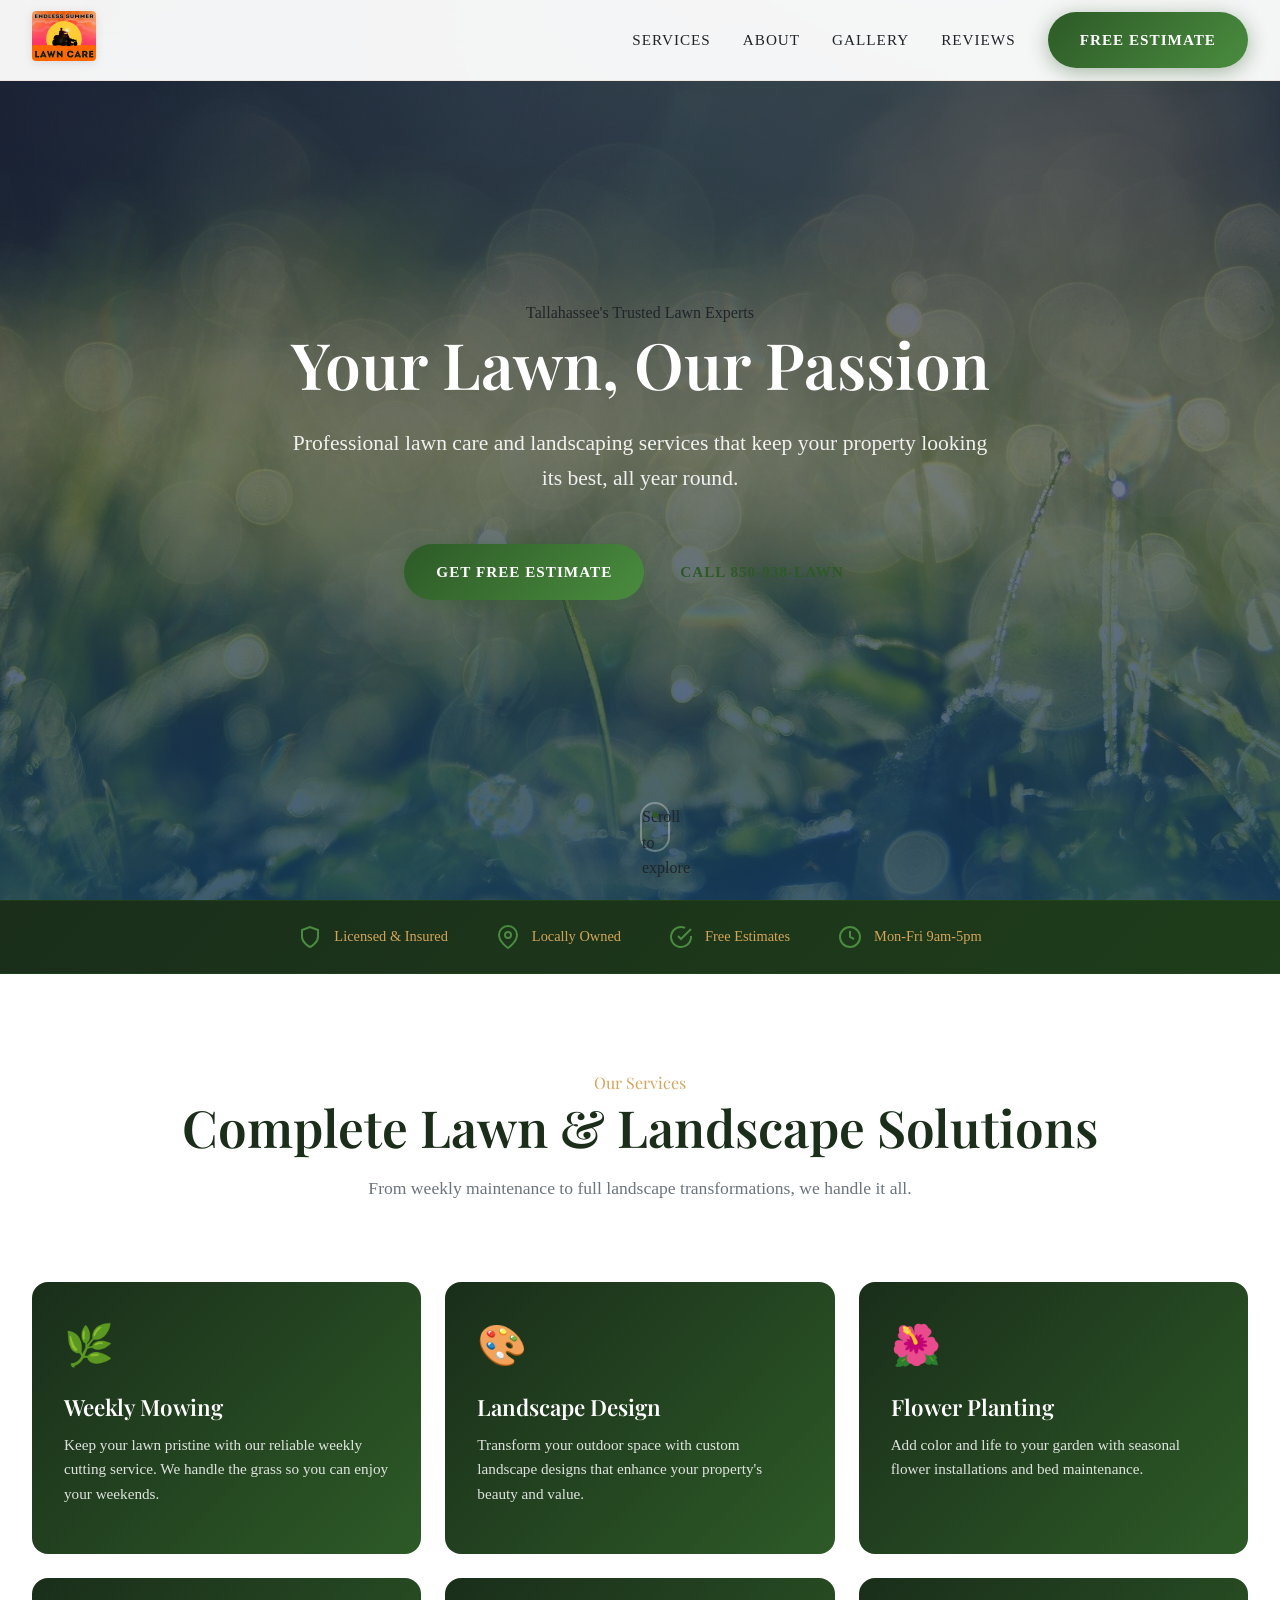
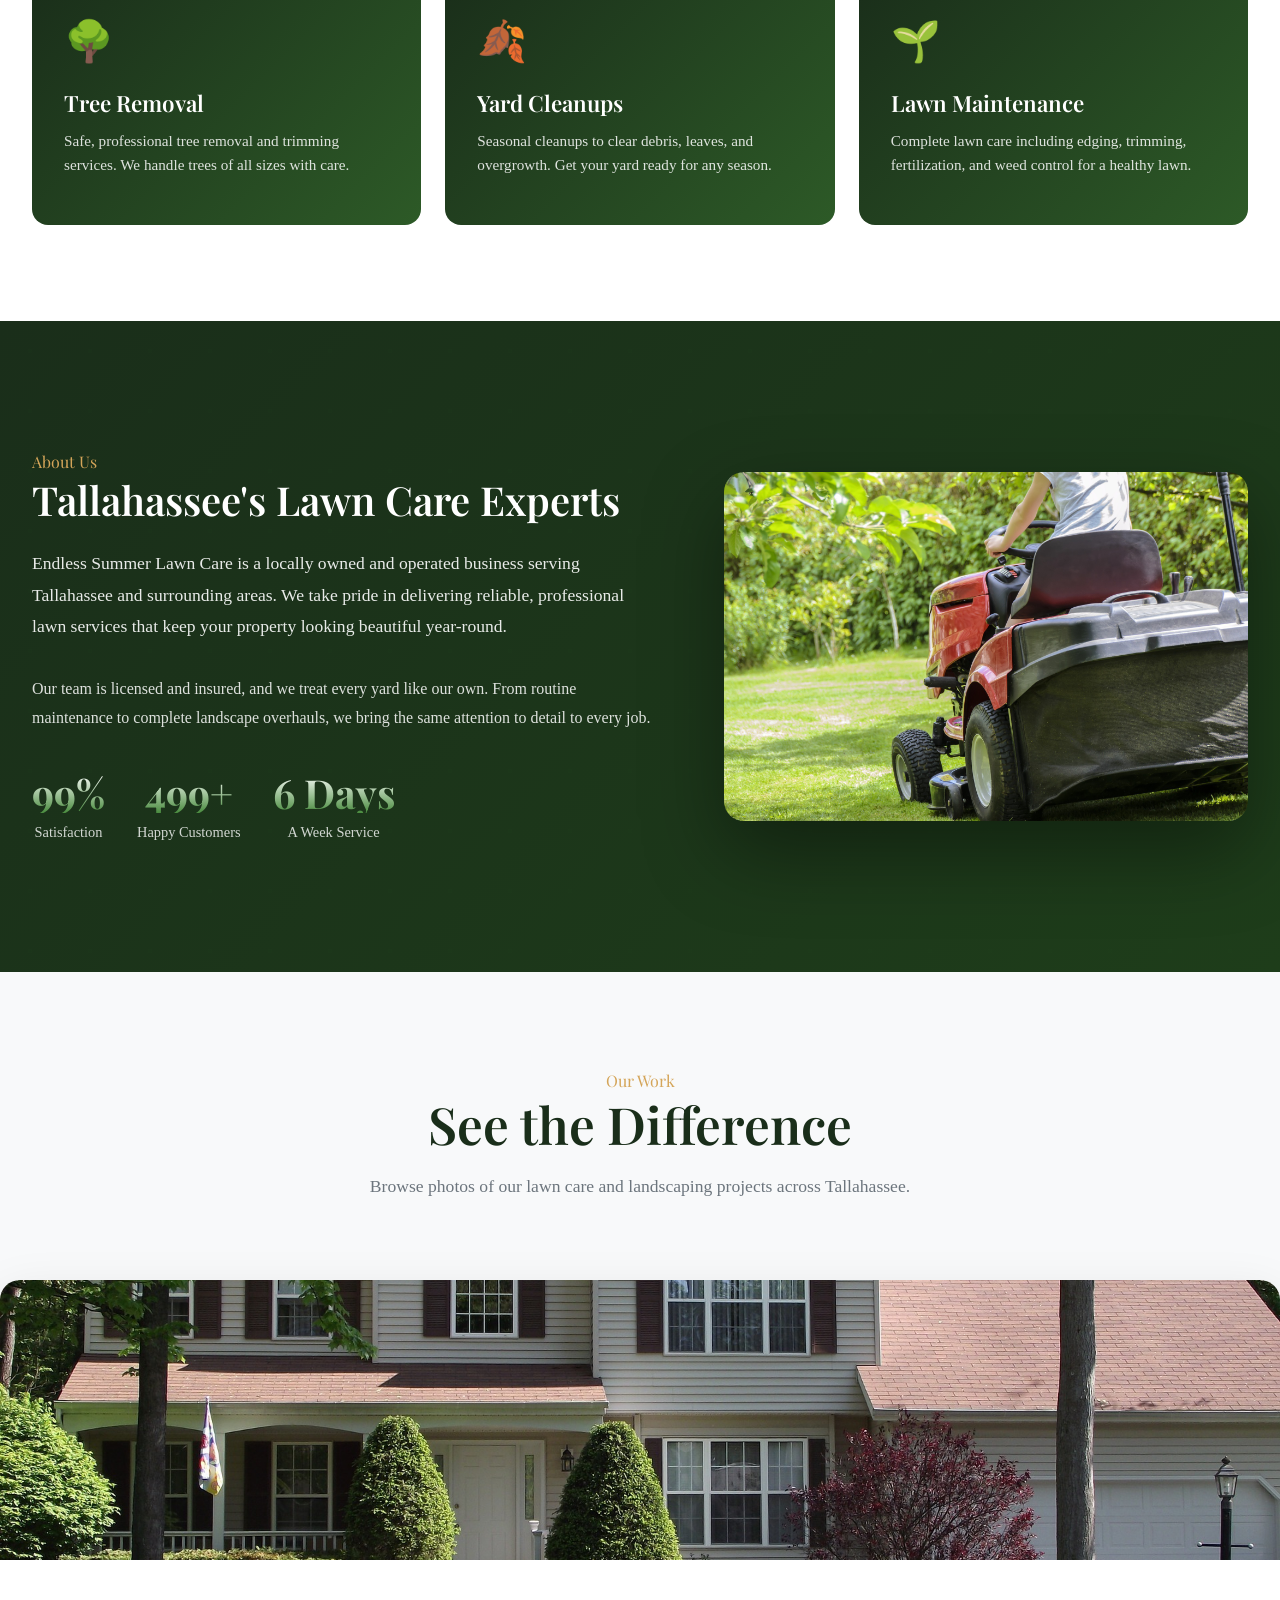
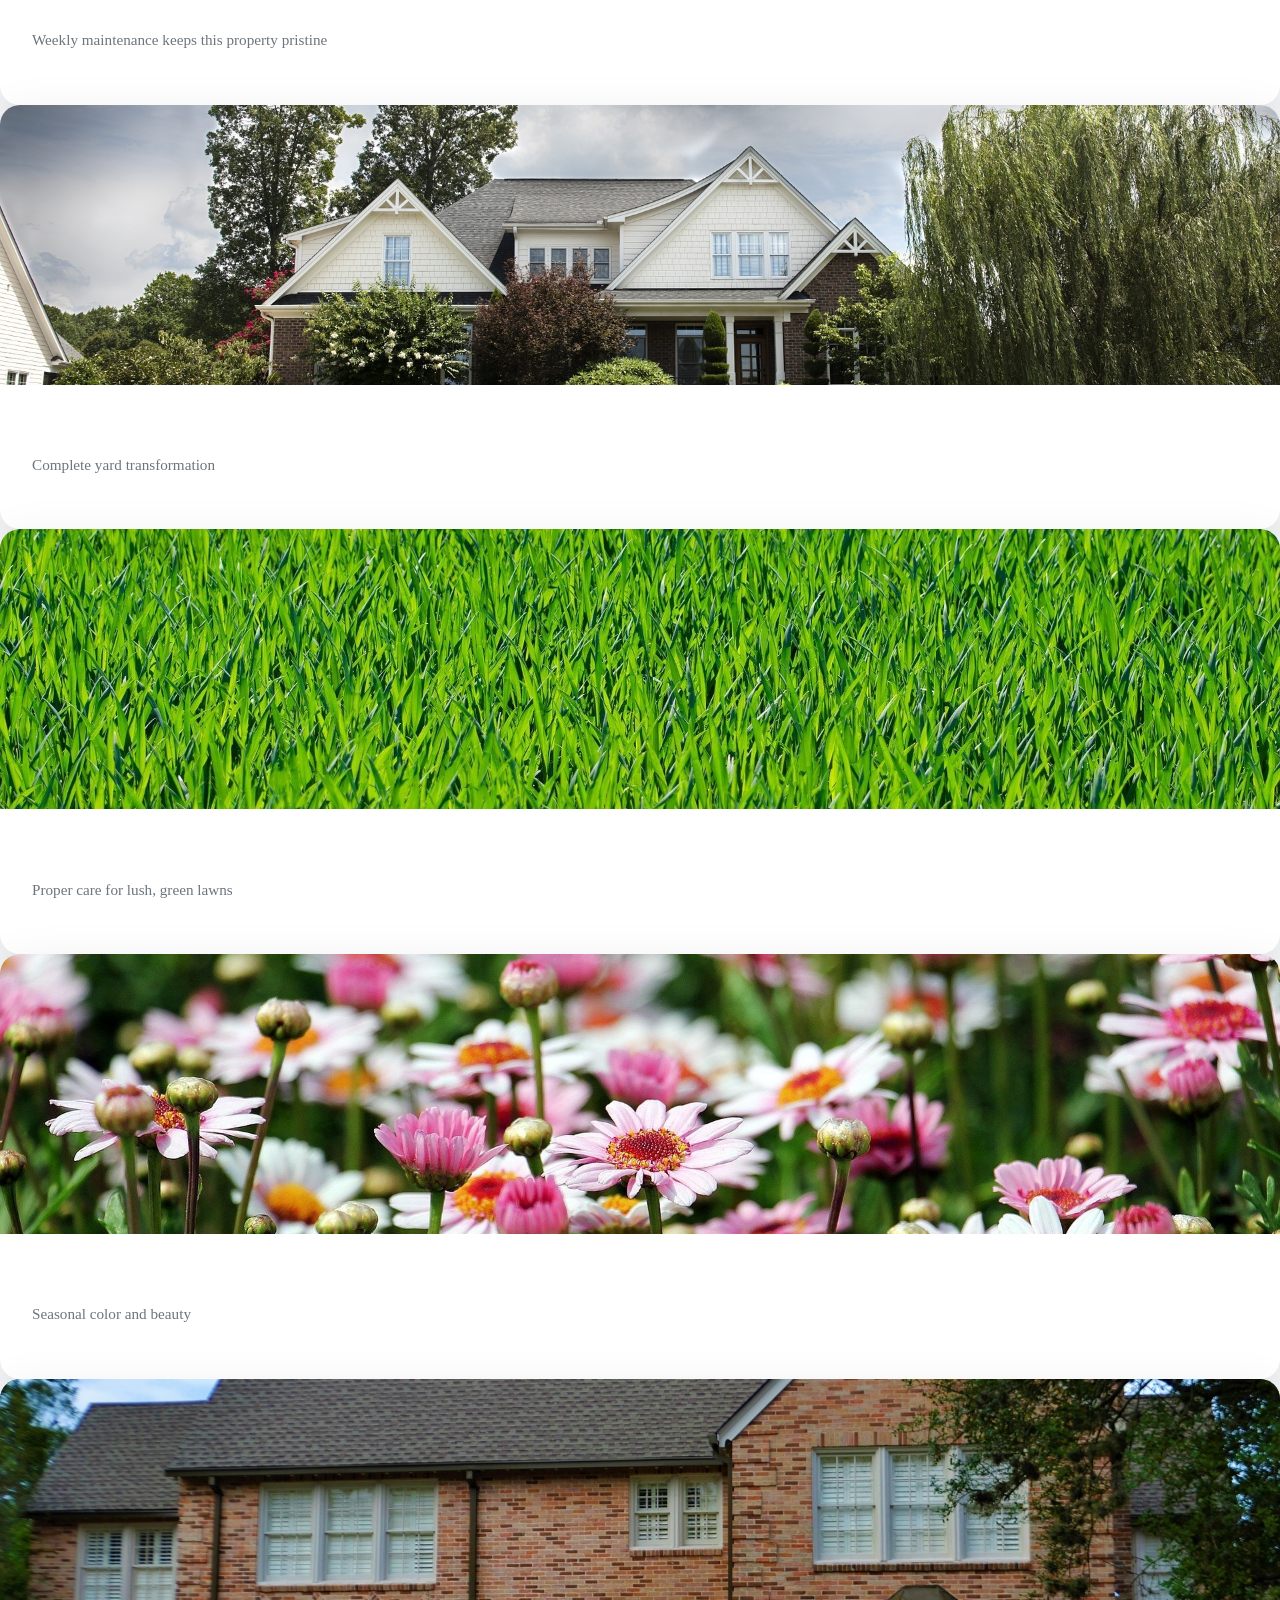
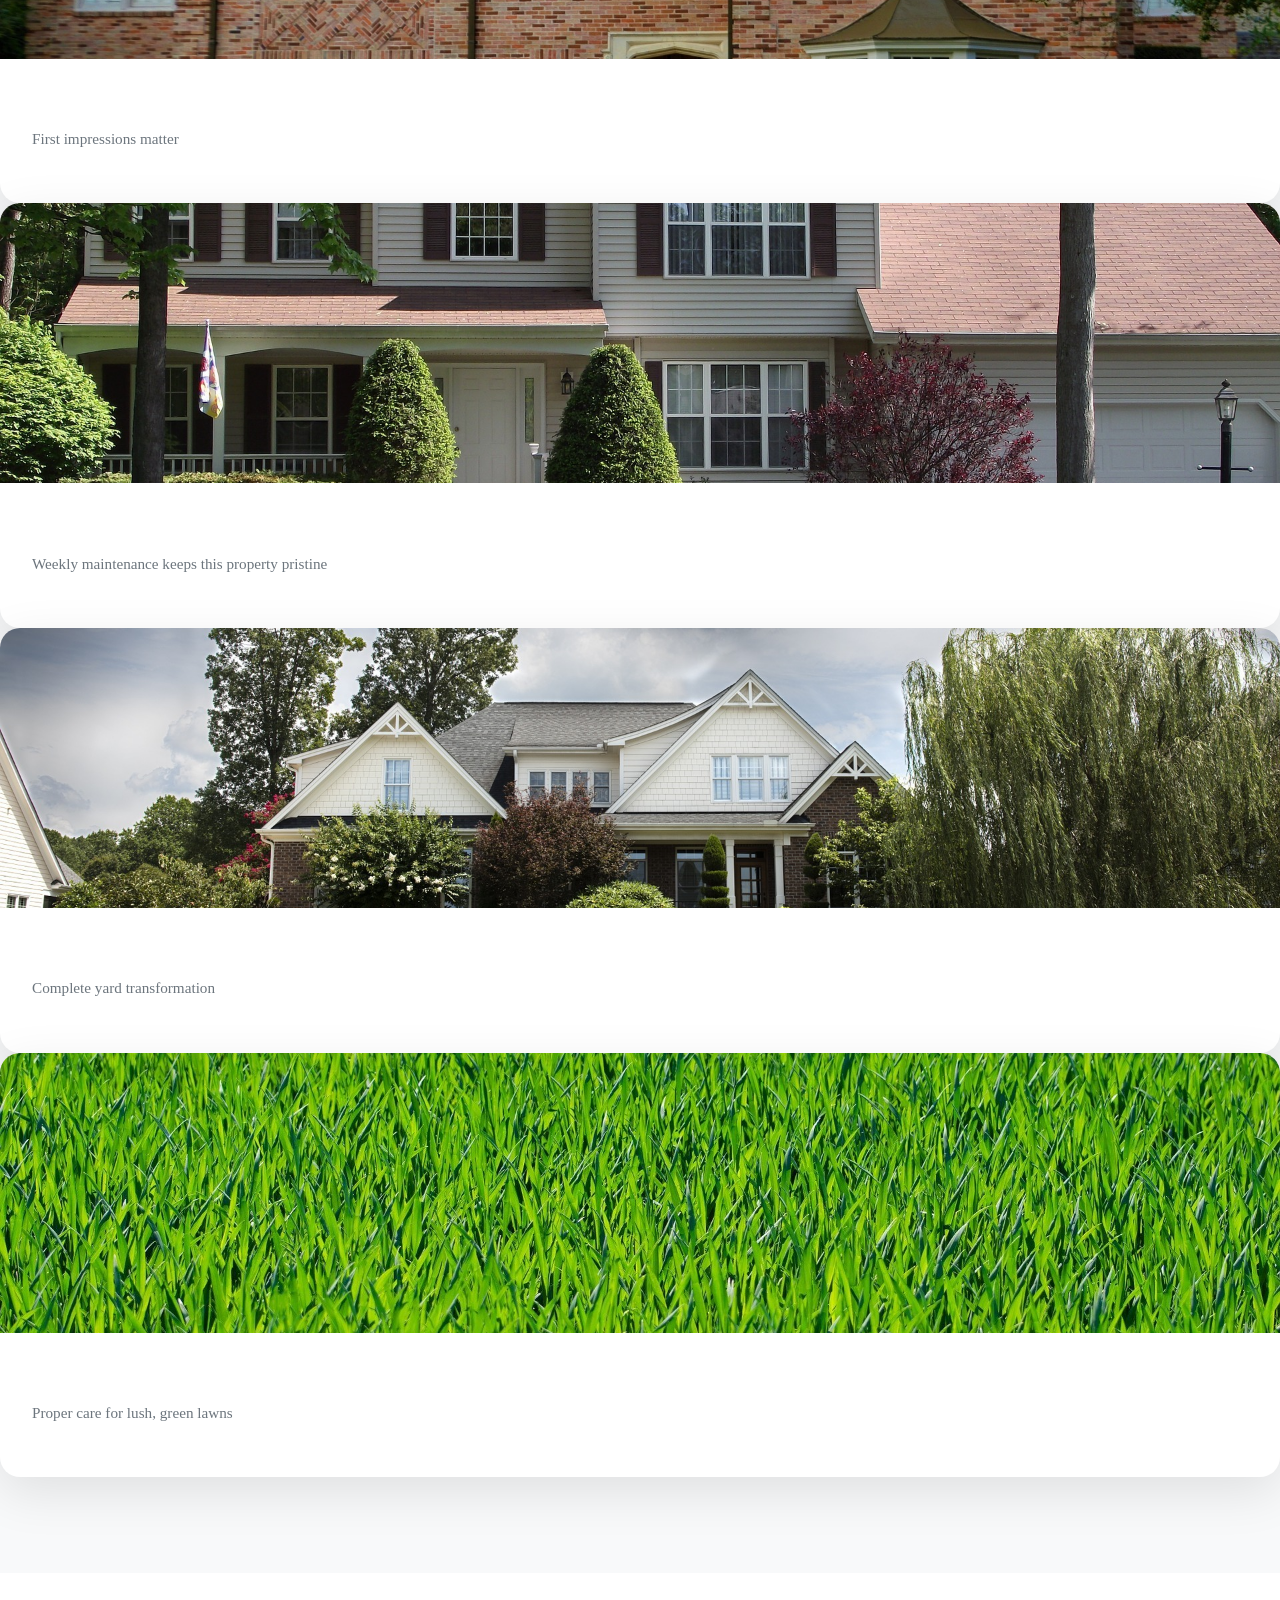
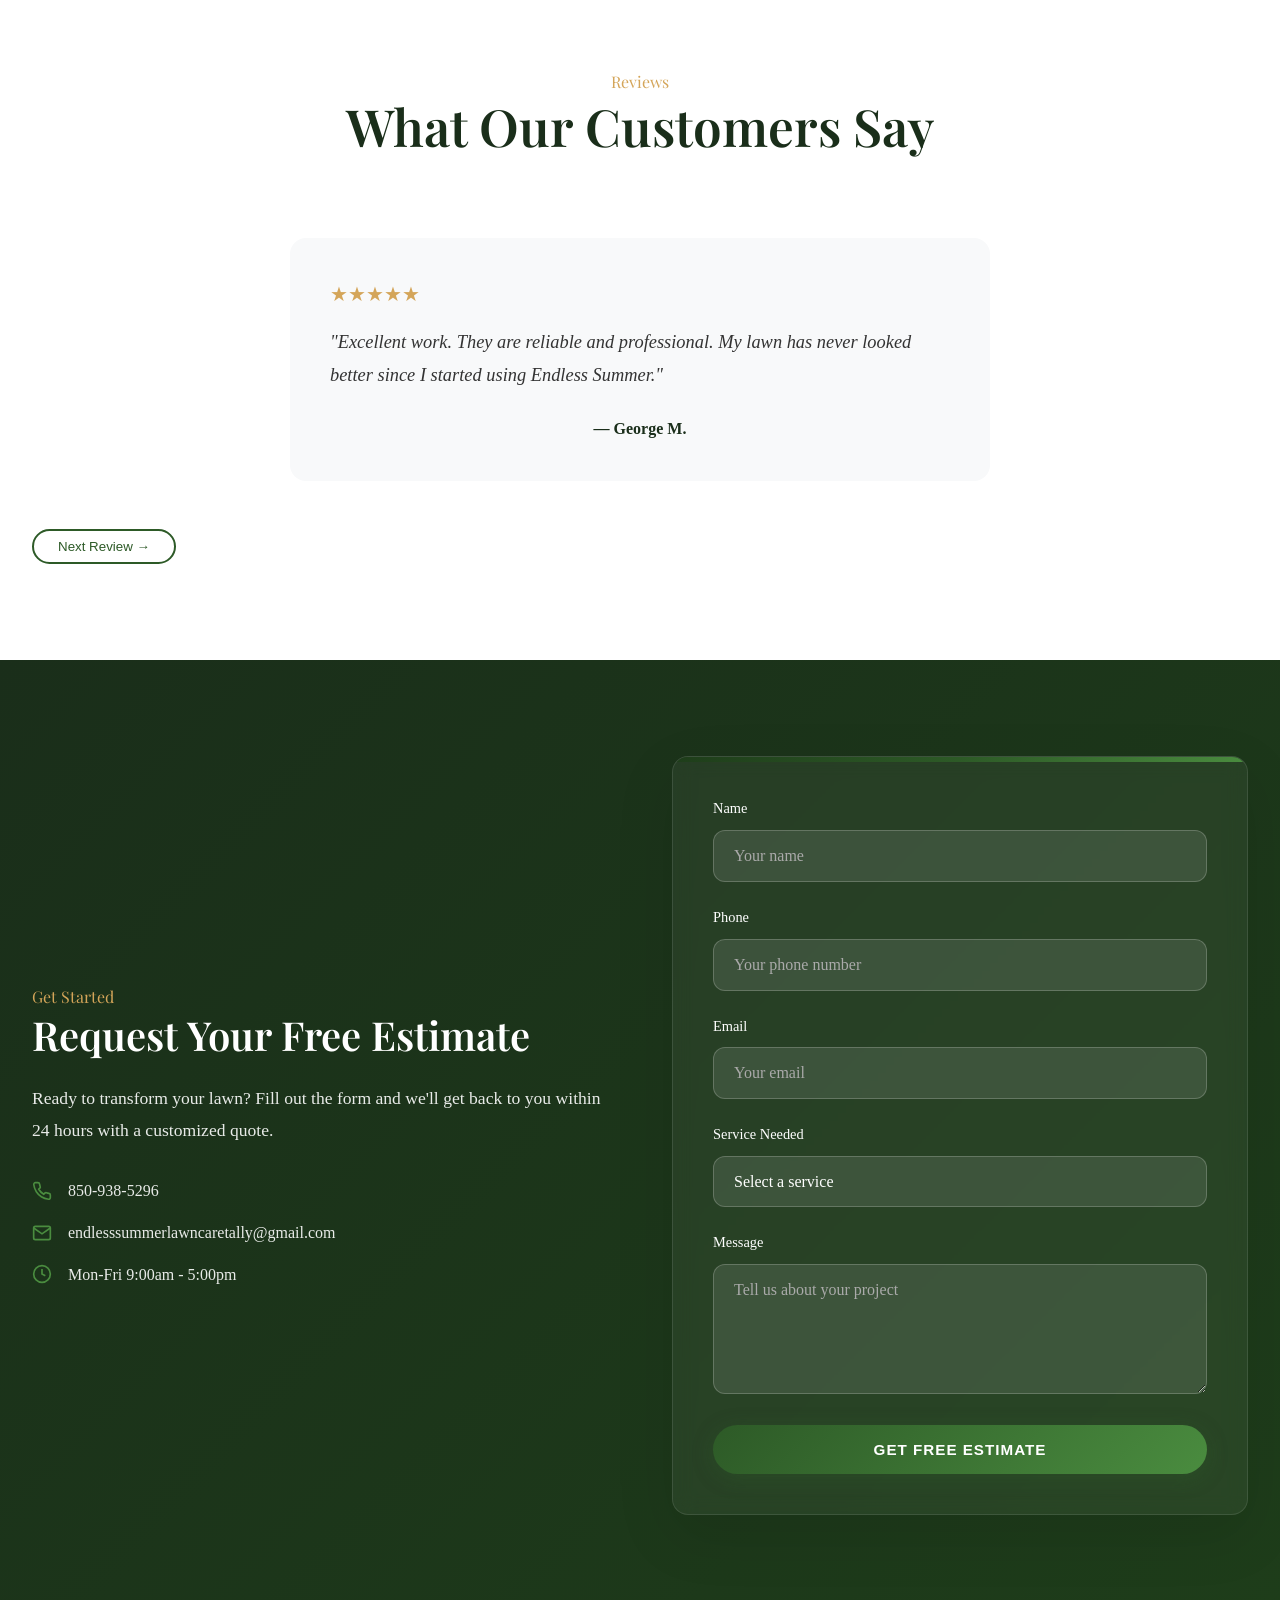
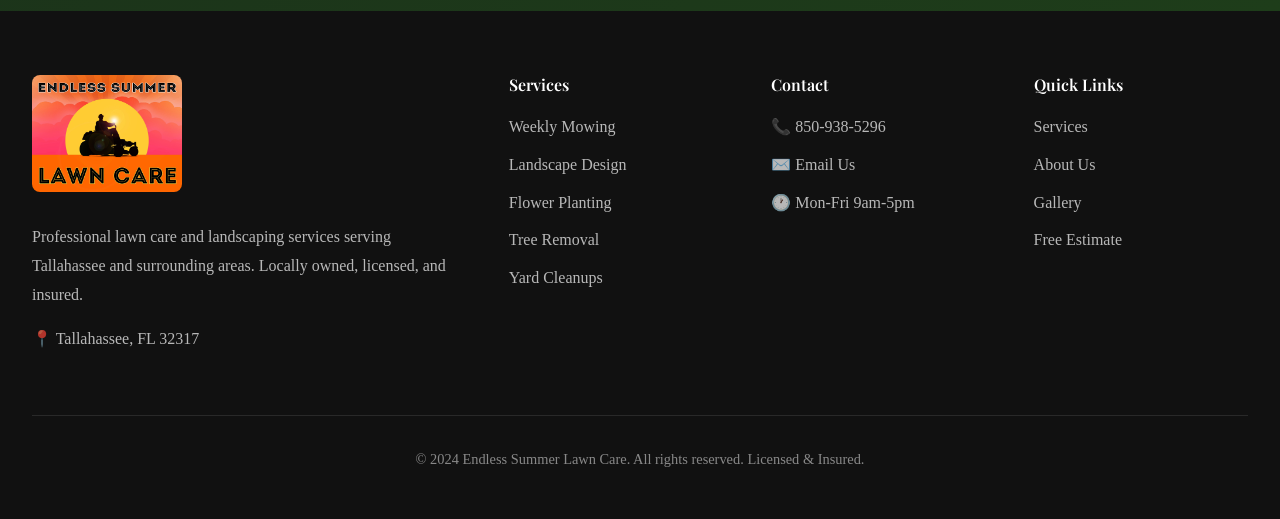
==== index.html @ 7962c691 "Endless Summer Lawn Care - redesigned site demo" ====
<!DOCTYPE html>
<html lang="en">
<head>
    <meta charset="UTF-8">
    <meta name="viewport" content="width=device-width, initial-scale=1.0">
    <meta name="description" content="Endless Summer Lawn Care - Professional lawn maintenance, landscaping, and yard services in Tallahassee, FL. Locally owned, licensed & insured. Free estimates.">
    <title>Endless Summer Lawn Care | Professional Lawn Services in Tallahassee, FL</title>
    <link rel="preconnect" href="https://fonts.googleapis.com">
    <link rel="preconnect" href="https://fonts.gstatic.com" crossorigin>
    <link href="https://fonts.googleapis.com/css2?family=Playfair+Display:wght@400;500;600;700&family=Source+Sans+3:wght@300;400;500;600;700&display=swap" rel="stylesheet">
    <link rel="stylesheet" href="css/styles.css">
</head>
<body>
    <!-- Scroll Progress -->
    <div class="scroll-progress"></div>

    <!-- Preloader -->
    <div class="preloader">
        <div class="preloader-content">
            <img src="images/logo.jpg" alt="Endless Summer Lawn Care" class="preloader-logo" style="max-width:180px;border-radius:8px;">
            <div class="preloader-spinner"></div>
        </div>
    </div>

    <!-- Navigation -->
    <nav class="navbar">
        <div class="nav-container">
            <a href="index.html" class="nav-logo">
                <img src="images/logo.jpg" alt="Endless Summer Lawn Care" style="max-height:50px;border-radius:4px;">
            </a>
            <ul class="nav-menu">
                <li><a href="#services" class="nav-link">Services</a></li>
                <li><a href="#about" class="nav-link">About</a></li>
                <li><a href="#gallery" class="nav-link">Gallery</a></li>
                <li><a href="#testimonials" class="nav-link">Reviews</a></li>
                <li><a href="pages/contact.html" class="btn btn-primary">Free Estimate</a></li>
            </ul>
            <div class="nav-toggle">
                <span></span>
                <span></span>
                <span></span>
            </div>
        </div>
    </nav>

    <!-- Hero Section -->
    <section class="hero">
        <div class="hero-video-container">
            <img src="images/hero-meadow.jpg" alt="Beautiful lawn maintained by Endless Summer" style="width:100%;height:100%;object-fit:cover;">
            <div class="hero-overlay"></div>
        </div>
        <div class="hero-content">
            <div class="hero-badge">
                <span>Tallahassee's Trusted Lawn Experts</span>
            </div>
            <h1 class="hero-title" style="color:#fff;">Your Lawn, Our Passion</h1>
            <p class="hero-subtitle" style="color:rgba(255,255,255,0.9);">Professional lawn care and landscaping services that keep your property looking its best, all year round.</p>
            <div class="hero-cta">
                <a href="#quote" class="btn btn-primary">Get Free Estimate</a>
                <a href="tel:850-938-5296" class="btn btn-outline">Call 850-938-LAWN</a>
            </div>
        </div>
        <div class="scroll-indicator">
            <span>Scroll to explore</span>
            <div class="scroll-arrow"></div>
        </div>
    </section>

    <!-- Credentials Bar -->
    <section class="credentials-bar">
        <div class="container">
            <div class="credentials-grid">
                <div class="credential-item">
                    <svg xmlns="http://www.w3.org/2000/svg" width="24" height="24" viewBox="0 0 24 24" fill="none" stroke="currentColor" stroke-width="2"><path d="M12 22s8-4 8-10V5l-8-3-8 3v7c0 6 8 10 8 10z"/></svg>
                    <span>Licensed & Insured</span>
                </div>
                <div class="credential-item">
                    <svg xmlns="http://www.w3.org/2000/svg" width="24" height="24" viewBox="0 0 24 24" fill="none" stroke="currentColor" stroke-width="2"><path d="M21 10c0 7-9 13-9 13s-9-6-9-13a9 9 0 0 1 18 0z"/><circle cx="12" cy="10" r="3"/></svg>
                    <span>Locally Owned</span>
                </div>
                <div class="credential-item">
                    <svg xmlns="http://www.w3.org/2000/svg" width="24" height="24" viewBox="0 0 24 24" fill="none" stroke="currentColor" stroke-width="2"><path d="M22 11.08V12a10 10 0 1 1-5.93-9.14"/><polyline points="22 4 12 14.01 9 11.01"/></svg>
                    <span>Free Estimates</span>
                </div>
                <div class="credential-item">
                    <svg xmlns="http://www.w3.org/2000/svg" width="24" height="24" viewBox="0 0 24 24" fill="none" stroke="currentColor" stroke-width="2"><circle cx="12" cy="12" r="10"/><polyline points="12 6 12 12 16 14"/></svg>
                    <span>Mon-Fri 9am-5pm</span>
                </div>
            </div>
        </div>
    </section>

    <!-- Services Section -->
    <section id="services" class="section" style="padding:6rem 0;background:#fff;">
        <div class="container">
            <div class="section-header reveal">
                <span class="section-tag">Our Services</span>
                <h2 style="color:#1a2e1a;">Complete Lawn & Landscape Solutions</h2>
                <p>From weekly maintenance to full landscape transformations, we handle it all.</p>
            </div>
            <div class="bento-grid reveal" style="display:grid;grid-template-columns:repeat(3,1fr);gap:1.5rem;margin-top:3rem;">
                <div class="bento-item" style="background:linear-gradient(135deg,#1a2e1a 0%,#2d5a27 100%);border-radius:16px;padding:2rem;position:relative;overflow:hidden;">
                    <div class="bento-content">
                        <div style="font-size:2.5rem;margin-bottom:1rem;">🌿</div>
                        <h3 style="color:#fff !important;font-family:'Playfair Display',serif;font-size:1.4rem;margin-bottom:0.75rem;">Weekly Mowing</h3>
                        <p style="color:rgba(255,255,255,0.85);font-size:0.95rem;line-height:1.6;">Keep your lawn pristine with our reliable weekly cutting service. We handle the grass so you can enjoy your weekends.</p>
                    </div>
                </div>
                <div class="bento-item" style="background:linear-gradient(135deg,#1a2e1a 0%,#2d5a27 100%);border-radius:16px;padding:2rem;position:relative;overflow:hidden;">
                    <div class="bento-content">
                        <div style="font-size:2.5rem;margin-bottom:1rem;">🎨</div>
                        <h3 style="color:#fff !important;font-family:'Playfair Display',serif;font-size:1.4rem;margin-bottom:0.75rem;">Landscape Design</h3>
                        <p style="color:rgba(255,255,255,0.85);font-size:0.95rem;line-height:1.6;">Transform your outdoor space with custom landscape designs that enhance your property's beauty and value.</p>
                    </div>
                </div>
                <div class="bento-item" style="background:linear-gradient(135deg,#1a2e1a 0%,#2d5a27 100%);border-radius:16px;padding:2rem;position:relative;overflow:hidden;">
                    <div class="bento-content">
                        <div style="font-size:2.5rem;margin-bottom:1rem;">🌺</div>
                        <h3 style="color:#fff !important;font-family:'Playfair Display',serif;font-size:1.4rem;margin-bottom:0.75rem;">Flower Planting</h3>
                        <p style="color:rgba(255,255,255,0.85);font-size:0.95rem;line-height:1.6;">Add color and life to your garden with seasonal flower installations and bed maintenance.</p>
                    </div>
                </div>
                <div class="bento-item" style="background:linear-gradient(135deg,#1a2e1a 0%,#2d5a27 100%);border-radius:16px;padding:2rem;position:relative;overflow:hidden;">
                    <div class="bento-content">
                        <div style="font-size:2.5rem;margin-bottom:1rem;">🌳</div>
                        <h3 style="color:#fff !important;font-family:'Playfair Display',serif;font-size:1.4rem;margin-bottom:0.75rem;">Tree Removal</h3>
                        <p style="color:rgba(255,255,255,0.85);font-size:0.95rem;line-height:1.6;">Safe, professional tree removal and trimming services. We handle trees of all sizes with care.</p>
                    </div>
                </div>
                <div class="bento-item" style="background:linear-gradient(135deg,#1a2e1a 0%,#2d5a27 100%);border-radius:16px;padding:2rem;position:relative;overflow:hidden;">
                    <div class="bento-content">
                        <div style="font-size:2.5rem;margin-bottom:1rem;">🍂</div>
                        <h3 style="color:#fff !important;font-family:'Playfair Display',serif;font-size:1.4rem;margin-bottom:0.75rem;">Yard Cleanups</h3>
                        <p style="color:rgba(255,255,255,0.85);font-size:0.95rem;line-height:1.6;">Seasonal cleanups to clear debris, leaves, and overgrowth. Get your yard ready for any season.</p>
                    </div>
                </div>
                <div class="bento-item" style="background:linear-gradient(135deg,#1a2e1a 0%,#2d5a27 100%);border-radius:16px;padding:2rem;position:relative;overflow:hidden;">
                    <div class="bento-content">
                        <div style="font-size:2.5rem;margin-bottom:1rem;">🌱</div>
                        <h3 style="color:#fff !important;font-family:'Playfair Display',serif;font-size:1.4rem;margin-bottom:0.75rem;">Lawn Maintenance</h3>
                        <p style="color:rgba(255,255,255,0.85);font-size:0.95rem;line-height:1.6;">Complete lawn care including edging, trimming, fertilization, and weed control for a healthy lawn.</p>
                    </div>
                </div>
            </div>
        </div>
    </section>

    <!-- About / Stats Section -->
    <section id="about" class="team-highlight">
        <div class="container">
            <div class="team-highlight-content reveal">
                <div class="team-highlight-text">
                    <span class="section-tag" style="color:#d4a559;">About Us</span>
                    <h2 style="color:#fff !important;font-family:'Playfair Display',serif;font-size:2.5rem;margin-bottom:1.5rem;">Tallahassee's Lawn Care Experts</h2>
                    <p style="color:rgba(255,255,255,0.9);font-size:1.1rem;line-height:1.8;margin-bottom:2rem;">Endless Summer Lawn Care is a locally owned and operated business serving Tallahassee and surrounding areas. We take pride in delivering reliable, professional lawn services that keep your property looking beautiful year-round.</p>
                    <p style="color:rgba(255,255,255,0.85);font-size:1rem;line-height:1.8;">Our team is licensed and insured, and we treat every yard like our own. From routine maintenance to complete landscape overhauls, we bring the same attention to detail to every job.</p>
                    <div style="display:flex;gap:2rem;margin-top:2.5rem;flex-wrap:wrap;">
                        <div style="text-align:center;">
                            <div class="stat-number" data-target="100" data-suffix="%" style="font-family:'Playfair Display',serif;font-size:2.5rem;font-weight:700;color:#d4a559;">0%</div>
                            <div style="color:rgba(255,255,255,0.8);font-size:0.9rem;margin-top:0.25rem;">Satisfaction</div>
                        </div>
                        <div style="text-align:center;">
                            <div class="stat-number" data-target="500" data-suffix="+" style="font-family:'Playfair Display',serif;font-size:2.5rem;font-weight:700;color:#d4a559;">0+</div>
                            <div style="color:rgba(255,255,255,0.8);font-size:0.9rem;margin-top:0.25rem;">Happy Customers</div>
                        </div>
                        <div style="text-align:center;">
                            <div class="stat-number" data-target="7" data-suffix=" Days" style="font-family:'Playfair Display',serif;font-size:2.5rem;font-weight:700;color:#d4a559;">0 Days</div>
                            <div style="color:rgba(255,255,255,0.8);font-size:0.9rem;margin-top:0.25rem;">A Week Service</div>
                        </div>
                    </div>
                </div>
                <div class="team-highlight-image">
                    <img src="images/mowing.jpg" alt="Professional lawn mowing" style="width:100%;border-radius:16px;box-shadow:0 20px 60px rgba(0,0,0,0.3);">
                </div>
            </div>
        </div>
    </section>

    <!-- Gallery Carousel -->
    <section id="gallery" class="section" style="padding:6rem 0;background:#f8f9fa;">
        <div class="container">
            <div class="section-header reveal">
                <span class="section-tag">Our Work</span>
                <h2 style="color:#1a2e1a;">See the Difference</h2>
                <p>Browse photos of our lawn care and landscaping projects across Tallahassee.</p>
            </div>
        </div>
        <div class="carousel-container reveal" style="margin-top:3rem;">
            <div class="carousel-track">
                <div class="carousel-card">
                    <img src="images/portfolio-1.jpg" alt="Beautiful home lawn">
                    <div class="carousel-card-content">
                        <h3 style="color:#fff !important;">Residential Lawn Care</h3>
                        <p>Weekly maintenance keeps this property pristine</p>
                    </div>
                </div>
                <div class="carousel-card">
                    <img src="images/portfolio-2.jpg" alt="Landscaped property">
                    <div class="carousel-card-content">
                        <h3 style="color:#fff !important;">Full Landscape Design</h3>
                        <p>Complete yard transformation</p>
                    </div>
                </div>
                <div class="carousel-card">
                    <img src="images/grass-closeup.jpg" alt="Healthy grass">
                    <div class="carousel-card-content">
                        <h3 style="color:#fff !important;">Healthy Grass</h3>
                        <p>Proper care for lush, green lawns</p>
                    </div>
                </div>
                <div class="carousel-card">
                    <img src="images/flowers.jpg" alt="Flower beds">
                    <div class="carousel-card-content">
                        <h3 style="color:#fff !important;">Flower Installations</h3>
                        <p>Seasonal color and beauty</p>
                    </div>
                </div>
                <div class="carousel-card">
                    <img src="images/portfolio-3.jpg" alt="Home landscape">
                    <div class="carousel-card-content">
                        <h3 style="color:#fff !important;">Curb Appeal</h3>
                        <p>First impressions matter</p>
                    </div>
                </div>
                <!-- Duplicates for infinite scroll -->
                <div class="carousel-card">
                    <img src="images/portfolio-1.jpg" alt="Beautiful home lawn">
                    <div class="carousel-card-content">
                        <h3 style="color:#fff !important;">Residential Lawn Care</h3>
                        <p>Weekly maintenance keeps this property pristine</p>
                    </div>
                </div>
                <div class="carousel-card">
                    <img src="images/portfolio-2.jpg" alt="Landscaped property">
                    <div class="carousel-card-content">
                        <h3 style="color:#fff !important;">Full Landscape Design</h3>
                        <p>Complete yard transformation</p>
                    </div>
                </div>
                <div class="carousel-card">
                    <img src="images/grass-closeup.jpg" alt="Healthy grass">
                    <div class="carousel-card-content">
                        <h3 style="color:#fff !important;">Healthy Grass</h3>
                        <p>Proper care for lush, green lawns</p>
                    </div>
                </div>
            </div>
        </div>
    </section>

    <!-- Testimonials -->
    <section id="testimonials" class="section" style="padding:6rem 0;background:#fff;">
        <div class="container">
            <div class="section-header reveal">
                <span class="section-tag">Reviews</span>
                <h2 style="color:#1a2e1a;">What Our Customers Say</h2>
            </div>
            <div class="testimonials-container reveal" style="margin-top:3rem;">
                <div class="testimonial-card" style="background:#f8f9fa;border-radius:16px;padding:2.5rem;max-width:700px;margin:0 auto;">
                    <div class="testimonial-stars" style="color:#d4a559;font-size:1.25rem;margin-bottom:1rem;">★★★★★</div>
                    <blockquote style="font-size:1.15rem;line-height:1.8;color:#333;font-style:italic;margin-bottom:1.5rem;">"Excellent work. They are reliable and professional. My lawn has never looked better since I started using Endless Summer."</blockquote>
                    <div class="testimonial-author" style="font-weight:600;color:#1a2e1a;">— George M.</div>
                </div>
                <div class="testimonial-card" style="background:#f8f9fa;border-radius:16px;padding:2.5rem;max-width:700px;margin:0 auto;display:none;">
                    <div class="testimonial-stars" style="color:#d4a559;font-size:1.25rem;margin-bottom:1rem;">★★★★★</div>
                    <blockquote style="font-size:1.15rem;line-height:1.8;color:#333;font-style:italic;margin-bottom:1.5rem;">"I've used them for many years. They offer planting, tree removal, cleanups, and more. Great all-around service."</blockquote>
                    <div class="testimonial-author" style="font-weight:600;color:#1a2e1a;">— Tammy S.</div>
                </div>
                <div class="testimonial-card" style="background:#f8f9fa;border-radius:16px;padding:2.5rem;max-width:700px;margin:0 auto;display:none;">
                    <div class="testimonial-stars" style="color:#d4a559;font-size:1.25rem;margin-bottom:1rem;">★★★★★</div>
                    <blockquote style="font-size:1.15rem;line-height:1.8;color:#333;font-style:italic;margin-bottom:1.5rem;">"Noticed a big improvement in my grass quality after switching to Endless Summer. Highly recommend them."</blockquote>
                    <div class="testimonial-author" style="font-weight:600;color:#1a2e1a;">— Tyler D.</div>
                </div>
            </div>
            <div style="text-align:center;margin-top:1.5rem;">
                <button class="testimonial-nav" onclick="cycleTestimonials()" style="background:transparent;border:2px solid #2d5a27;color:#2d5a27;padding:0.5rem 1.5rem;border-radius:25px;cursor:pointer;font-weight:500;">Next Review →</button>
            </div>
        </div>
    </section>

    <!-- Quote Form Section -->
    <section id="quote" class="section" style="padding:6rem 0;background:linear-gradient(135deg,#1a2e1a 0%,#1e3d1a 100%);">
        <div class="container">
            <div style="display:grid;grid-template-columns:1fr 1fr;gap:4rem;align-items:center;">
                <div class="reveal">
                    <span class="section-tag" style="color:#d4a559;">Get Started</span>
                    <h2 style="color:#fff !important;font-family:'Playfair Display',serif;font-size:2.5rem;margin-bottom:1.5rem;">Request Your Free Estimate</h2>
                    <p style="color:rgba(255,255,255,0.9);font-size:1.1rem;line-height:1.8;margin-bottom:2rem;">Ready to transform your lawn? Fill out the form and we'll get back to you within 24 hours with a customized quote.</p>
                    <div style="display:flex;flex-direction:column;gap:1rem;">
                        <div style="display:flex;align-items:center;gap:1rem;color:rgba(255,255,255,0.9);">
                            <svg xmlns="http://www.w3.org/2000/svg" width="20" height="20" viewBox="0 0 24 24" fill="none" stroke="#4a8c3f" stroke-width="2"><path d="M22 16.92v3a2 2 0 0 1-2.18 2 19.79 19.79 0 0 1-8.63-3.07 19.5 19.5 0 0 1-6-6 19.79 19.79 0 0 1-3.07-8.67A2 2 0 0 1 4.11 2h3a2 2 0 0 1 2 1.72c.127.96.361 1.903.7 2.81a2 2 0 0 1-.45 2.11L8.09 9.91a16 16 0 0 0 6 6l1.27-1.27a2 2 0 0 1 2.11-.45c.907.339 1.85.573 2.81.7A2 2 0 0 1 22 16.92z"/></svg>
                            <span>850-938-5296</span>
                        </div>
                        <div style="display:flex;align-items:center;gap:1rem;color:rgba(255,255,255,0.9);">
                            <svg xmlns="http://www.w3.org/2000/svg" width="20" height="20" viewBox="0 0 24 24" fill="none" stroke="#4a8c3f" stroke-width="2"><path d="M4 4h16c1.1 0 2 .9 2 2v12c0 1.1-.9 2-2 2H4c-1.1 0-2-.9-2-2V6c0-1.1.9-2 2-2z"/><polyline points="22,6 12,13 2,6"/></svg>
                            <span>endlesssummerlawncaretally@gmail.com</span>
                        </div>
                        <div style="display:flex;align-items:center;gap:1rem;color:rgba(255,255,255,0.9);">
                            <svg xmlns="http://www.w3.org/2000/svg" width="20" height="20" viewBox="0 0 24 24" fill="none" stroke="#4a8c3f" stroke-width="2"><circle cx="12" cy="12" r="10"/><polyline points="12 6 12 12 16 14"/></svg>
                            <span>Mon-Fri 9:00am - 5:00pm</span>
                        </div>
                    </div>
                </div>
                <div class="reveal">
                    <form id="quote-form" class="quote-form" style="background:rgba(255,255,255,0.05);backdrop-filter:blur(10px);border-radius:16px;padding:2.5rem;border:1px solid rgba(255,255,255,0.1);">
                        <div class="form-group">
                            <label style="color:#fff;">Name</label>
                            <input type="text" name="name" placeholder="Your name" required style="background:rgba(255,255,255,0.1);border:1px solid rgba(255,255,255,0.2);color:#fff;">
                        </div>
                        <div class="form-group">
                            <label style="color:#fff;">Phone</label>
                            <input type="tel" name="phone" placeholder="Your phone number" required style="background:rgba(255,255,255,0.1);border:1px solid rgba(255,255,255,0.2);color:#fff;">
                        </div>
                        <div class="form-group">
                            <label style="color:#fff;">Email</label>
                            <input type="email" name="email" placeholder="Your email" required style="background:rgba(255,255,255,0.1);border:1px solid rgba(255,255,255,0.2);color:#fff;">
                        </div>
                        <div class="form-group">
                            <label style="color:#fff;">Service Needed</label>
                            <select name="service" required style="background:rgba(255,255,255,0.1);border:1px solid rgba(255,255,255,0.2);color:#fff;">
                                <option value="">Select a service</option>
                                <option value="mowing">Weekly Mowing</option>
                                <option value="landscape">Landscape Design</option>
                                <option value="flowers">Flower Planting</option>
                                <option value="tree">Tree Removal</option>
                                <option value="cleanup">Yard Cleanup</option>
                                <option value="maintenance">Lawn Maintenance</option>
                                <option value="other">Other</option>
                            </select>
                        </div>
                        <div class="form-group">
                            <label style="color:#fff;">Message</label>
                            <textarea name="message" placeholder="Tell us about your project" rows="4" style="background:rgba(255,255,255,0.1);border:1px solid rgba(255,255,255,0.2);color:#fff;"></textarea>
                        </div>
                        <button type="submit" class="btn btn-primary" style="width:100%;padding:1rem;">Get Free Estimate</button>
                    </form>
                </div>
            </div>
        </div>
    </section>

    <!-- Footer -->
    <footer style="background:#111;padding:4rem 0 2rem;">
        <div class="container">
            <div style="display:grid;grid-template-columns:2fr 1fr 1fr 1fr;gap:3rem;margin-bottom:3rem;">
                <div>
                    <img src="images/logo.jpg" alt="Endless Summer Lawn Care" style="max-width:150px;border-radius:8px;margin-bottom:1.5rem;">
                    <p style="color:rgba(255,255,255,0.7);line-height:1.8;margin-bottom:1rem;">Professional lawn care and landscaping services serving Tallahassee and surrounding areas. Locally owned, licensed, and insured.</p>
                    <p style="color:rgba(255,255,255,0.7);">📍 Tallahassee, FL 32317</p>
                </div>
                <div>
                    <h4 style="color:#fff;font-family:'Playfair Display',serif;margin-bottom:1.25rem;">Services</h4>
                    <ul style="list-style:none;padding:0;">
                        <li style="margin-bottom:0.75rem;"><a href="#services" style="color:rgba(255,255,255,0.7);text-decoration:none;">Weekly Mowing</a></li>
                        <li style="margin-bottom:0.75rem;"><a href="#services" style="color:rgba(255,255,255,0.7);text-decoration:none;">Landscape Design</a></li>
                        <li style="margin-bottom:0.75rem;"><a href="#services" style="color:rgba(255,255,255,0.7);text-decoration:none;">Flower Planting</a></li>
                        <li style="margin-bottom:0.75rem;"><a href="#services" style="color:rgba(255,255,255,0.7);text-decoration:none;">Tree Removal</a></li>
                        <li style="margin-bottom:0.75rem;"><a href="#services" style="color:rgba(255,255,255,0.7);text-decoration:none;">Yard Cleanups</a></li>
                    </ul>
                </div>
                <div>
                    <h4 style="color:#fff;font-family:'Playfair Display',serif;margin-bottom:1.25rem;">Contact</h4>
                    <ul style="list-style:none;padding:0;">
                        <li style="margin-bottom:0.75rem;color:rgba(255,255,255,0.7);">📞 850-938-5296</li>
                        <li style="margin-bottom:0.75rem;"><a href="mailto:endlesssummerlawncaretally@gmail.com" style="color:rgba(255,255,255,0.7);text-decoration:none;">✉️ Email Us</a></li>
                        <li style="margin-bottom:0.75rem;color:rgba(255,255,255,0.7);">🕐 Mon-Fri 9am-5pm</li>
                    </ul>
                </div>
                <div>
                    <h4 style="color:#fff;font-family:'Playfair Display',serif;margin-bottom:1.25rem;">Quick Links</h4>
                    <ul style="list-style:none;padding:0;">
                        <li style="margin-bottom:0.75rem;"><a href="#services" style="color:rgba(255,255,255,0.7);text-decoration:none;">Services</a></li>
                        <li style="margin-bottom:0.75rem;"><a href="#about" style="color:rgba(255,255,255,0.7);text-decoration:none;">About Us</a></li>
                        <li style="margin-bottom:0.75rem;"><a href="#gallery" style="color:rgba(255,255,255,0.7);text-decoration:none;">Gallery</a></li>
                        <li style="margin-bottom:0.75rem;"><a href="#quote" style="color:rgba(255,255,255,0.7);text-decoration:none;">Free Estimate</a></li>
                    </ul>
                </div>
            </div>
            <div style="border-top:1px solid rgba(255,255,255,0.1);padding-top:2rem;text-align:center;">
                <p style="color:rgba(255,255,255,0.5);font-size:0.9rem;">© 2024 Endless Summer Lawn Care. All rights reserved. Licensed & Insured.</p>
            </div>
        </div>
    </footer>

    <!-- Tracking Script -->
    <script>
    // Oasis View Tracking
    (function() {
        const SUPABASE_URL = 'https://tzsatbviltcvelicbxoa.supabase.co';
        const SUPABASE_KEY = 'eyJhbGciOiJIUzI1NiIsInR5cCI6IkpXVCJ9.eyJpc3MiOiJzdXBhYmFzZSIsInJlZiI6InR6c2F0YnZpbHRjdmVsaWNieG9hIiwicm9sZSI6ImFub24iLCJpYXQiOjE3NzQ3MzM1MzAsImV4cCI6MjA5MDMwOTUzMH0.y8TxI5GFeKPgtXnkJ8Z83O0C7pJHvWCZVtJo2Oon6xw';
        const IGNORED_IPS = ['128.2.149.230'];
        if (sessionStorage.getItem('oasis_tracked')) return;
        fetch('https://api.ipify.org?format=json').then(r => r.json()).then(data => {
            if (IGNORED_IPS.includes(data.ip)) return;
            fetch(SUPABASE_URL + '/rest/v1/sites?deployment_url=eq.' + encodeURIComponent(window.location.origin) + '&select=id,view_count', {
                headers: { 'apikey': SUPABASE_KEY, 'Authorization': 'Bearer ' + SUPABASE_KEY }
            })
            .then(r => r.json())
            .then(sites => {
                if (sites && sites[0]) {
                    fetch(SUPABASE_URL + '/rest/v1/sites?id=eq.' + sites[0].id, {
                        method: 'PATCH',
                        headers: { 'apikey': SUPABASE_KEY, 'Authorization': 'Bearer ' + SUPABASE_KEY, 'Content-Type': 'application/json' },
                        body: JSON.stringify({ viewed: true, view_count: (sites[0].view_count || 0) + 1 })
                    });
                    sessionStorage.setItem('oasis_tracked', '1');
                }
            });
        }).catch(() => {});
    })();

    // Testimonial cycling
    let currentTestimonial = 0;
    function cycleTestimonials() {
        const cards = document.querySelectorAll('.testimonial-card');
        cards[currentTestimonial].style.display = 'none';
        currentTestimonial = (currentTestimonial + 1) % cards.length;
        cards[currentTestimonial].style.display = 'block';
    }
    </script>
    <script src="js/main.js"></script>
</body>
</html>
---- css/styles.css ----
/* Endless Summer Lawn Care - Premium Animated Stylesheet */
/* Brand Colors with Dynamic Gradients */

:root {
    --black: #1a2e1a;
    --dark-blue: #1e3d1a;
    --navy: #2d4a25;
    --dark-gray: #f8f9fa;
    --silver: #495057;
    --silver-light: #212529;
    --primary: #2d5a27;
    --primary-light: #4a8c3f;
    --primary-dark: #1e3d1a;
    --gold: #d4a559;
    --white: #ffffff;
    --text-gray: #6c757d;
    --section-alt: #f4f4f4;

    /* Animated Gradients */
    --gradient-primary: linear-gradient(135deg, var(--primary-dark) 0%, var(--primary) 50%, var(--primary-light) 100%);
    --gradient-hero: linear-gradient(135deg, #1a2e1a 0%, #1e3d1a 50%, #2d4a25 100%);
    --gradient-shine: linear-gradient(90deg, transparent, rgba(255,255,255,0.4), transparent);
}

* {
    margin: 0;
    padding: 0;
    box-sizing: border-box;
}

html {
    scroll-behavior: smooth;
}

body {
    font-family: ''Source Sans 3'', 'Segoe UI', Tahoma, Geneva, Verdana, sans-serif;
    background-color: var(--white);
    color: var(--silver-light);
    line-height: 1.6;
    overflow-x: hidden;
}

/* Scroll Progress Bar */
.scroll-progress {
    position: fixed;
    top: 0;
    left: 0;
    height: 3px;
    background: var(--gradient-primary);
    z-index: 9999;
    transition: width 0.1s ease;
}

/* Animated Background Particles */
.particles {
    position: absolute;
    top: 0;
    left: 0;
    width: 100%;
    height: 100%;
    overflow: hidden;
    z-index: 1;
}

.particle {
    position: absolute;
    width: 4px;
    height: 4px;
    background: var(--primary);
    border-radius: 50%;
    opacity: 0.3;
    animation: float-particle 15s infinite;
}

@keyframes float-particle {
    0%, 100% {
        transform: translateY(100vh) rotate(0deg);
        opacity: 0;
    }
    10% {
        opacity: 0.3;
    }
    90% {
        opacity: 0.3;
    }
    100% {
        transform: translateY(-100vh) rotate(720deg);
        opacity: 0;
    }
}

/* Preloader */
.preloader {
    position: fixed;
    top: 0;
    left: 0;
    width: 100%;
    height: 100%;
    background: var(--gradient-hero);
    z-index: 99999;
    display: flex;
    align-items: center;
    justify-content: center;
    flex-direction: column;
    transition: opacity 0.5s ease, visibility 0.5s ease;
}

.preloader.hidden {
    opacity: 0;
    visibility: hidden;
}

.preloader-logo {
    width: 150px;
    animation: pulse-logo 1.5s ease-in-out infinite;
}

.preloader-bar {
    width: 200px;
    height: 3px;
    background: rgba(255,255,255,0.2);
    border-radius: 3px;
    margin-top: 2rem;
    overflow: hidden;
}

.preloader-bar::after {
    content: '';
    display: block;
    width: 50%;
    height: 100%;
    background: var(--gradient-primary);
    animation: loading-bar 1s ease-in-out infinite;
}

@keyframes pulse-logo {
    0%, 100% { transform: scale(1); opacity: 1; }
    50% { transform: scale(1.05); opacity: 0.8; }
}

@keyframes loading-bar {
    0% { transform: translateX(-100%); }
    100% { transform: translateX(300%); }
}

/* Typography with Animations */
h1, h2, h3, h4, h5, h6 {
    font-weight: 600;
    line-height: 1.2;
    margin-bottom: 1rem;
}

h1 {
    font-size: clamp(2.5rem, 5vw, 4.5rem);
}

h2 {
    font-size: clamp(2rem, 4vw, 3.5rem);
    color: var(--silver-light);
}

h3 {
    font-size: clamp(1.5rem, 3vw, 2rem);
    color: var(--primary);
}

/* Animated Gradient Text */
.gradient-text {
    background: linear-gradient(90deg, var(--primary-dark), var(--primary), var(--gold), var(--primary), var(--primary-dark));
    background-size: 200% auto;
    -webkit-background-clip: text;
    -webkit-text-fill-color: transparent;
    background-clip: text;
    animation: gradient-shift 3s ease infinite;
}

@keyframes gradient-shift {
    0% { background-position: 0% center; }
    100% { background-position: 200% center; }
}

/* Glowing Text Effect */
.glow-text {
    text-shadow: 0 0 10px rgba(184, 115, 51, 0.5),
                 0 0 20px rgba(184, 115, 51, 0.3),
                 0 0 30px rgba(184, 115, 51, 0.2);
}

p {
    margin-bottom: 1rem;
    color: var(--text-gray);
}

a {
    color: var(--primary);
    text-decoration: none;
    transition: all 0.3s ease;
}

a:hover {
    color: var(--primary-dark);
}

.container {
    max-width: 1400px;
    margin: 0 auto;
    padding: 0 2rem;
}

/* ==================== NAVIGATION ==================== */
.navbar {
    position: fixed;
    top: 0;
    left: 0;
    right: 0;
    z-index: 1000;
    background: rgba(255, 255, 255, 0.95);
    backdrop-filter: blur(20px);
    border-bottom: 1px solid rgba(184, 115, 51, 0.1);
    transition: all 0.4s cubic-bezier(0.4, 0, 0.2, 1);
}

.navbar.scrolled {
    background: rgba(255, 255, 255, 0.98);
    box-shadow: 0 10px 40px rgba(0, 0, 0, 0.1);
    padding: 0.25rem 0;
}

.nav-container {
    max-width: 1400px;
    margin: 0 auto;
    padding: 0 2rem;
    display: flex;
    justify-content: space-between;
    align-items: center;
    height: 80px;
}

.nav-logo img {
    height: 60px;
    width: auto;
    transition: all 0.4s ease;
    filter: drop-shadow(0 2px 4px rgba(0,0,0,0.1));
}

.nav-logo:hover img {
    transform: scale(1.05) rotate(-2deg);
}

.nav-menu {
    display: flex;
    list-style: none;
    gap: 2rem;
    align-items: center;
}

.nav-link {
    color: var(--silver-light);
    font-weight: 500;
    font-size: 0.95rem;
    text-transform: uppercase;
    letter-spacing: 1px;
    padding: 0.5rem 0;
    position: relative;
    transition: all 0.3s ease;
}

.nav-link::before {
    content: '';
    position: absolute;
    bottom: 0;
    left: 50%;
    width: 0;
    height: 2px;
    background: var(--gradient-primary);
    transition: all 0.4s cubic-bezier(0.4, 0, 0.2, 1);
    transform: translateX(-50%);
}

.nav-link:hover {
    color: var(--primary);
}

.nav-link:hover::before {
    width: 100%;
}

/* Animated Dropdown */
.nav-dropdown {
    position: relative;
}

.dropdown-menu {
    position: absolute;
    top: 100%;
    left: 50%;
    transform: translateX(-50%) translateY(20px);
    background: var(--white);
    border: 1px solid rgba(184, 115, 51, 0.15);
    border-radius: 12px;
    padding: 1rem 0;
    min-width: 240px;
    opacity: 0;
    visibility: hidden;
    transition: all 0.4s cubic-bezier(0.4, 0, 0.2, 1);
    box-shadow: 0 20px 60px rgba(0, 0, 0, 0.15);
}

.nav-dropdown:hover .dropdown-menu {
    opacity: 1;
    visibility: visible;
    transform: translateX(-50%) translateY(10px);
}

.dropdown-menu a {
    display: flex;
    align-items: center;
    gap: 0.75rem;
    padding: 0.875rem 1.5rem;
    color: var(--silver-light);
    font-size: 0.9rem;
    transition: all 0.3s ease;
    position: relative;
    overflow: hidden;
}

.dropdown-menu a::before {
    content: '';
    position: absolute;
    left: 0;
    top: 0;
    height: 100%;
    width: 3px;
    background: var(--gradient-primary);
    transform: scaleY(0);
    transition: transform 0.3s ease;
}

.dropdown-menu a:hover {
    background: rgba(184, 115, 51, 0.08);
    color: var(--primary);
    padding-left: 2rem;
}

.dropdown-menu a:hover::before {
    transform: scaleY(1);
}

/* Mobile Menu Toggle */
.nav-toggle {
    display: none;
    flex-direction: column;
    cursor: pointer;
    gap: 6px;
    padding: 10px;
}

.nav-toggle span {
    width: 28px;
    height: 2px;
    background: var(--primary);
    transition: all 0.3s ease;
    transform-origin: center;
}

.nav-toggle.active span:nth-child(1) {
    transform: rotate(45deg) translate(6px, 6px);
}

.nav-toggle.active span:nth-child(2) {
    opacity: 0;
    transform: scaleX(0);
}

.nav-toggle.active span:nth-child(3) {
    transform: rotate(-45deg) translate(6px, -6px);
}

/* ==================== BUTTONS ==================== */
.btn {
    display: inline-flex;
    align-items: center;
    justify-content: center;
    gap: 0.5rem;
    padding: 1rem 2rem;
    font-weight: 600;
    font-size: 0.95rem;
    text-transform: uppercase;
    letter-spacing: 1px;
    border-radius: 50px;
    transition: all 0.4s cubic-bezier(0.4, 0, 0.2, 1);
    cursor: pointer;
    border: none;
    position: relative;
    overflow: hidden;
}

.btn::before {
    content: '';
    position: absolute;
    top: 0;
    left: -100%;
    width: 100%;
    height: 100%;
    background: var(--gradient-shine);
    transition: left 0.5s ease;
}

.btn:hover::before {
    left: 100%;
}

.btn-primary {
    background: var(--gradient-primary);
    color: var(--white);
    box-shadow: 0 4px 20px rgba(184, 115, 51, 0.4);
}

.btn-primary:hover {
    transform: translateY(-3px) scale(1.02);
    box-shadow: 0 10px 40px rgba(184, 115, 51, 0.5);
    color: var(--white);
}

.btn-secondary {
    background: transparent;
    color: var(--primary);
    border: 2px solid var(--primary);
}

.btn-secondary:hover {
    background: var(--primary);
    color: var(--white);
    transform: translateY(-3px);
}

.btn-large {
    padding: 1.25rem 3rem;
    font-size: 1rem;
}

/* Magnetic Button Effect */
.btn-magnetic {
    transition: transform 0.3s ease;
}

/* ==================== HERO SECTION ==================== */
.hero {
    position: relative;
    height: 100vh;
    min-height: 800px;
    display: flex;
    align-items: center;
    justify-content: center;
    overflow: hidden;
    background: var(--gradient-hero);
}

.hero-video-container {
    position: absolute;
    top: 0;
    left: 0;
    width: 100%;
    height: 100%;
    z-index: 0;
}

.hero-video {
    position: absolute;
    top: 50%;
    left: 50%;
    min-width: 100%;
    min-height: 100%;
    width: auto;
    height: auto;
    transform: translate(-50%, -50%);
    object-fit: cover;
}

.hero-overlay {
    position: absolute;
    top: 0;
    left: 0;
    width: 100%;
    height: 100%;
    background: linear-gradient(
        180deg,
        rgba(26, 26, 46, 0.7) 0%,
        rgba(22, 33, 62, 0.6) 50%,
        rgba(15, 52, 96, 0.8) 100%
    );
    z-index: 1;
}

/* Animated Grid Overlay */
.hero-grid {
    position: absolute;
    top: 0;
    left: 0;
    width: 100%;
    height: 100%;
    background-image:
        linear-gradient(rgba(184, 115, 51, 0.03) 1px, transparent 1px),
        linear-gradient(90deg, rgba(184, 115, 51, 0.03) 1px, transparent 1px);
    background-size: 50px 50px;
    z-index: 2;
    animation: grid-move 20s linear infinite;
}

@keyframes grid-move {
    0% { transform: perspective(500px) rotateX(60deg) translateY(0); }
    100% { transform: perspective(500px) rotateX(60deg) translateY(50px); }
}

.hero-content {
    position: relative;
    z-index: 10;
    text-align: center;
    max-width: 1000px;
    padding: 0 2rem;
}

.hero-tagline {
    display: inline-flex;
    align-items: center;
    gap: 1rem;
    padding: 0.75rem 2rem;
    background: rgba(184, 115, 51, 0.15);
    border: 1px solid rgba(184, 115, 51, 0.3);
    border-radius: 50px;
    color: var(--primary-light);
    font-size: 0.9rem;
    font-weight: 500;
    letter-spacing: 3px;
    text-transform: uppercase;
    margin-bottom: 2rem;
    backdrop-filter: blur(10px);
    animation: fade-in-up 1s ease forwards;
    animation-delay: 0.2s;
    opacity: 0;
}

.hero-tagline::before,
.hero-tagline::after {
    content: '';
    width: 30px;
    height: 1px;
    background: var(--primary);
}

.hero h1 {
    color: var(--white);
    margin-bottom: 1.5rem;
    animation: fade-in-up 1s ease forwards;
    animation-delay: 0.4s;
    opacity: 0;
}

.hero h1 span {
    display: block;
    background: linear-gradient(90deg, var(--primary-light), var(--gold), var(--primary-light));
    background-size: 200% auto;
    -webkit-background-clip: text;
    -webkit-text-fill-color: transparent;
    background-clip: text;
    animation: gradient-shift 3s ease infinite;
}

.hero p {
    font-size: 1.35rem;
    color: rgba(255, 255, 255, 0.8);
    margin-bottom: 3rem;
    max-width: 700px;
    margin-left: auto;
    margin-right: auto;
    animation: fade-in-up 1s ease forwards;
    animation-delay: 0.6s;
    opacity: 0;
}

.hero-buttons {
    display: flex;
    gap: 1.5rem;
    justify-content: center;
    flex-wrap: wrap;
    animation: fade-in-up 1s ease forwards;
    animation-delay: 0.8s;
    opacity: 0;
}

.hero-buttons .btn-secondary {
    border-color: rgba(255,255,255,0.3);
    color: var(--white);
}

.hero-buttons .btn-secondary:hover {
    background: var(--white);
    color: var(--primary);
    border-color: var(--white);
}

/* Floating Elements */
.hero-float {
    position: absolute;
    z-index: 5;
    animation: float 6s ease-in-out infinite;
}

.hero-float-1 {
    top: 20%;
    left: 10%;
    width: 60px;
    height: 60px;
    border: 2px solid rgba(184, 115, 51, 0.3);
    border-radius: 50%;
    animation-delay: 0s;
}

.hero-float-2 {
    top: 60%;
    right: 15%;
    width: 40px;
    height: 40px;
    background: rgba(184, 115, 51, 0.2);
    border-radius: 10px;
    animation-delay: 2s;
}

.hero-float-3 {
    bottom: 25%;
    left: 20%;
    width: 20px;
    height: 20px;
    background: var(--primary);
    border-radius: 50%;
    animation-delay: 4s;
}

@keyframes float {
    0%, 100% { transform: translateY(0) rotate(0deg); }
    50% { transform: translateY(-30px) rotate(10deg); }
}

/* Scroll Indicator */
.scroll-indicator {
    position: absolute;
    bottom: 3rem;
    left: 50%;
    transform: translateX(-50%);
    z-index: 10;
    animation: fade-in-up 1s ease forwards;
    animation-delay: 1s;
    opacity: 0;
}

.scroll-indicator a {
    display: flex;
    flex-direction: column;
    align-items: center;
    gap: 0.5rem;
    color: rgba(255,255,255,0.6);
    font-size: 0.8rem;
    letter-spacing: 2px;
    text-transform: uppercase;
}

.scroll-indicator span {
    display: block;
    width: 30px;
    height: 50px;
    border: 2px solid rgba(255,255,255,0.3);
    border-radius: 25px;
    position: relative;
}

.scroll-indicator span::before {
    content: '';
    position: absolute;
    top: 8px;
    left: 50%;
    transform: translateX(-50%);
    width: 6px;
    height: 6px;
    background: var(--primary);
    border-radius: 50%;
    animation: scroll-down 2s ease-in-out infinite;
}

@keyframes scroll-down {
    0% { top: 8px; opacity: 1; }
    100% { top: 32px; opacity: 0; }
}

@keyframes fade-in-up {
    from {
        opacity: 0;
        transform: translateY(40px);
    }
    to {
        opacity: 1;
        transform: translateY(0);
    }
}

/* ==================== SERVICES SECTION ==================== */
.services {
    padding: 8rem 0;
    background: var(--white);
    position: relative;
}

.section-header {
    text-align: center;
    margin-bottom: 5rem;
}

.section-header .subtitle {
    display: inline-block;
    color: var(--primary);
    font-size: 0.9rem;
    font-weight: 600;
    letter-spacing: 3px;
    text-transform: uppercase;
    margin-bottom: 1rem;
    position: relative;
}

.section-header .subtitle::before,
.section-header .subtitle::after {
    content: '';
    position: absolute;
    top: 50%;
    width: 40px;
    height: 1px;
    background: var(--primary);
}

.section-header .subtitle::before {
    right: calc(100% + 15px);
}

.section-header .subtitle::after {
    left: calc(100% + 15px);
}

.section-header p {
    max-width: 600px;
    margin: 0 auto;
    font-size: 1.1rem;
}

/* ==================== CREDENTIALS BAR ==================== */
.credentials {
    padding: 2.5rem 0;
    background: linear-gradient(135deg, #1a2e1a 0%, #1e3d1a 100%);
    border-top: 1px solid rgba(184, 115, 51, 0.3);
    border-bottom: 1px solid rgba(184, 115, 51, 0.3);
}

.credentials-content {
    display: flex;
    align-items: center;
    justify-content: space-between;
    gap: 3rem;
    flex-wrap: wrap;
}

.credentials-text {
    flex: 1;
    min-width: 280px;
}

.credentials-text span {
    display: block;
    color: var(--primary-light);
    font-size: 1.1rem;
    font-weight: 600;
    letter-spacing: 1px;
    margin-bottom: 0.5rem;
}

.credentials-text p {
    color: rgba(255, 255, 255, 0.7);
    font-size: 0.95rem;
    margin: 0;
}

.credentials-badges {
    display: flex;
    align-items: center;
    gap: 2rem;
    flex-wrap: wrap;
}

.credential-badge {
    height: 70px;
    width: auto;
    transition: transform 0.3s ease, filter 0.3s ease;
    filter: drop-shadow(0 4px 8px rgba(0, 0, 0, 0.3));
}

.credential-badge:hover {
    transform: scale(1.05);
    filter: drop-shadow(0 6px 12px rgba(184, 115, 51, 0.3));
}

@media (max-width: 768px) {
    .credentials-content {
        flex-direction: column;
        text-align: center;
        gap: 1.5rem;
    }

    .credentials-badges {
        justify-content: center;
    }

    .credential-badge {
        height: 60px;
    }
}

.services-grid {
    display: grid;
    grid-template-columns: repeat(auto-fit, minmax(320px, 1fr));
    gap: 2rem;
}

/* Simple Service Cards */
.service-card {
    display: flex;
    flex-direction: column;
    align-items: center;
    text-align: center;
    padding: 3rem 2rem;
    background: var(--white);
    border: 1px solid #e8e8e8;
    border-radius: 20px;
    box-shadow: 0 10px 40px rgba(0,0,0,0.06);
    transition: all 0.4s cubic-bezier(0.4, 0, 0.2, 1);
    text-decoration: none;
    position: relative;
    overflow: hidden;
}

.service-card::before {
    content: '';
    position: absolute;
    top: 0;
    left: 0;
    right: 0;
    height: 4px;
    background: var(--gradient-primary);
    transform: scaleX(0);
    transition: transform 0.4s ease;
}

.service-card:hover {
    transform: translateY(-10px);
    box-shadow: 0 20px 60px rgba(184, 115, 51, 0.15);
    border-color: var(--primary);
}

.service-card:hover::before {
    transform: scaleX(1);
}

.service-icon-wrap {
    width: 120px;
    height: 120px;
    margin-bottom: 1.5rem;
    display: flex;
    align-items: center;
    justify-content: center;
    position: relative;
}

.service-icon-wrap svg {
    width: 100%;
    height: 100%;
    color: var(--primary);
    transition: all 0.4s ease;
}

.service-card:hover .service-icon-wrap svg {
    transform: scale(1.1);
    color: var(--primary-dark);
}

.service-card h3 {
    font-size: 1.5rem;
    margin-bottom: 1rem;
    color: var(--silver-light);
    transition: color 0.3s ease;
}

.service-card:hover h3 {
    color: var(--primary);
}

.service-card p {
    color: var(--text-gray);
    line-height: 1.7;
    margin-bottom: 1.5rem;
    flex-grow: 1;
}

.service-link {
    display: inline-flex;
    align-items: center;
    gap: 0.5rem;
    color: var(--primary);
    font-weight: 600;
    font-size: 0.95rem;
    transition: all 0.3s ease;
}

.service-link .arrow {
    transition: transform 0.3s ease;
}

.service-card:hover .service-link {
    color: var(--primary-dark);
}

.service-card:hover .service-link .arrow {
    transform: translateX(5px);
}

/* ==================== FLEET SECTION ==================== */
.fleet {
    padding: 8rem 0;
    background: linear-gradient(180deg, #f8f9fa 0%, #f0f0f0 100%);
    position: relative;
    overflow: hidden;
}

.fleet::before {
    content: '';
    position: absolute;
    top: 0;
    left: 0;
    right: 0;
    height: 200px;
    background: linear-gradient(180deg, var(--white) 0%, transparent 100%);
    z-index: 1;
}

.fleet .container {
    position: relative;
    z-index: 2;
}

.fleet-grid {
    display: grid;
    grid-template-columns: repeat(auto-fit, minmax(400px, 1fr));
    gap: 3rem;
}

/* Rolling Fleet Carousel */
.fleet-carousel {
    width: 100%;
    overflow: hidden;
    padding: 2rem 0 4rem;
    position: relative;
    min-height: 500px;
}

.fleet-carousel::before,
.fleet-carousel::after {
    content: '';
    position: absolute;
    top: 0;
    bottom: 0;
    width: 100px;
    z-index: 10;
    pointer-events: none;
}

.fleet-carousel::before {
    left: 0;
    background: linear-gradient(to right, rgba(240,240,240,1) 0%, transparent 100%);
}

.fleet-carousel::after {
    right: 0;
    background: linear-gradient(to left, rgba(240,240,240,1) 0%, transparent 100%);
}

.fleet-track {
    display: flex;
    gap: 2rem;
    animation: scroll-fleet 30s linear infinite;
    width: max-content;
    padding: 1rem 0;
    will-change: transform;
}

.fleet-track:hover {
    animation-play-state: paused;
}

@keyframes scroll-fleet {
    0% {
        transform: translateX(0);
    }
    100% {
        transform: translateX(-25%);
    }
}

/* Carousel Cards */
.carousel-card {
    flex: 0 0 450px;
    min-width: 450px;
    min-height: 420px;
    background: var(--white);
    border-radius: 20px;
    overflow: hidden;
    box-shadow: 0 15px 50px rgba(0,0,0,0.1);
    transition: all 0.4s ease;
    position: relative;
}

.carousel-card:hover {
    transform: translateY(-10px) scale(1.02);
    box-shadow: 0 25px 70px rgba(0,0,0,0.15);
}

.carousel-card img {
    width: 100%;
    height: 280px;
    object-fit: cover;
    transition: transform 0.6s ease;
}

.carousel-card:hover img {
    transform: scale(1.1);
}

.carousel-card-content {
    padding: 1.5rem 2rem 2rem;
    position: relative;
}

.carousel-badge {
    position: absolute;
    top: -2.5rem;
    right: 1.5rem;
    background: var(--gradient-primary);
    color: white;
    padding: 0.5rem 1rem;
    border-radius: 50px;
    font-size: 0.8rem;
    font-weight: 600;
    box-shadow: 0 4px 15px rgba(184, 115, 51, 0.4);
}

.carousel-card h3 {
    font-size: 1.5rem;
    color: var(--silver-light);
    margin-bottom: 0.5rem;
}

.carousel-card p {
    color: var(--text-gray);
    font-size: 0.95rem;
    margin-bottom: 1.25rem;
}

.carousel-card .btn {
    width: 100%;
    text-align: center;
}

/* Premium Aircraft Cards */
.aircraft-card {
    background: var(--white);
    border-radius: 24px;
    overflow: hidden;
    transition: all 0.5s cubic-bezier(0.4, 0, 0.2, 1);
    box-shadow: 0 10px 40px rgba(0,0,0,0.08);
    position: relative;
}

.aircraft-card::before {
    content: '';
    position: absolute;
    top: 0;
    left: 0;
    right: 0;
    bottom: 0;
    border-radius: 24px;
    padding: 2px;
    background: var(--gradient-primary);
    -webkit-mask: linear-gradient(#fff 0 0) content-box, linear-gradient(#fff 0 0);
    mask: linear-gradient(#fff 0 0) content-box, linear-gradient(#fff 0 0);
    -webkit-mask-composite: xor;
    mask-composite: exclude;
    opacity: 0;
    transition: opacity 0.5s ease;
}

.aircraft-card:hover {
    transform: translateY(-15px);
    box-shadow: 0 30px 80px rgba(0,0,0,0.15);
}

.aircraft-card:hover::before {
    opacity: 1;
}

.aircraft-image {
    position: relative;
    height: 280px;
    overflow: hidden;
}

.aircraft-image img {
    width: 100%;
    height: 100%;
    object-fit: cover;
    transition: transform 0.8s cubic-bezier(0.4, 0, 0.2, 1);
}

.aircraft-card:hover .aircraft-image img {
    transform: scale(1.15);
}

.aircraft-image::after {
    content: '';
    position: absolute;
    bottom: 0;
    left: 0;
    right: 0;
    height: 50%;
    background: linear-gradient(transparent, rgba(0,0,0,0.5));
    opacity: 0;
    transition: opacity 0.5s ease;
}

.aircraft-card:hover .aircraft-image::after {
    opacity: 1;
}

.aircraft-badge {
    position: absolute;
    top: 1.5rem;
    right: 1.5rem;
    background: var(--gradient-primary);
    padding: 0.6rem 1.25rem;
    border-radius: 50px;
    font-size: 0.8rem;
    font-weight: 600;
    color: var(--white);
    z-index: 2;
    box-shadow: 0 4px 15px rgba(184, 115, 51, 0.4);
}

/* Video Play Button */
.aircraft-play {
    position: absolute;
    top: 50%;
    left: 50%;
    transform: translate(-50%, -50%) scale(0.8);
    width: 80px;
    height: 80px;
    background: var(--white);
    border-radius: 50%;
    display: flex;
    align-items: center;
    justify-content: center;
    opacity: 0;
    transition: all 0.5s cubic-bezier(0.4, 0, 0.2, 1);
    z-index: 3;
    cursor: pointer;
    box-shadow: 0 10px 40px rgba(0,0,0,0.3);
}

.aircraft-play svg {
    width: 30px;
    height: 30px;
    fill: var(--primary);
    margin-left: 5px;
}

.aircraft-card:hover .aircraft-play {
    opacity: 1;
    transform: translate(-50%, -50%) scale(1);
}

.aircraft-play:hover {
    transform: translate(-50%, -50%) scale(1.1);
    background: var(--primary);
}

.aircraft-play:hover svg {
    fill: var(--white);
}

.aircraft-info {
    padding: 2rem;
}

.aircraft-info h3 {
    color: var(--silver-light);
    margin-bottom: 0.5rem;
    font-size: 1.5rem;
}

.aircraft-specs {
    display: grid;
    grid-template-columns: repeat(3, 1fr);
    gap: 1rem;
    margin: 1.5rem 0;
    padding: 1.5rem 0;
    border-top: 1px solid #eee;
    border-bottom: 1px solid #eee;
}

.spec {
    text-align: center;
    position: relative;
}

.spec:not(:last-child)::after {
    content: '';
    position: absolute;
    right: 0;
    top: 50%;
    transform: translateY(-50%);
    height: 40px;
    width: 1px;
    background: #eee;
}

.spec-value {
    display: block;
    font-size: 1.75rem;
    font-weight: 700;
    color: var(--primary);
    line-height: 1;
    margin-bottom: 0.5rem;
}

.spec-label {
    font-size: 0.8rem;
    color: var(--text-gray);
    text-transform: uppercase;
    letter-spacing: 1px;
}

/* ==================== STATS SECTION ==================== */
.stats {
    padding: 6rem 0;
    background: var(--gradient-hero);
    position: relative;
    overflow: hidden;
}

.stats-grid {
    display: grid;
    grid-template-columns: repeat(4, 1fr);
    gap: 3rem;
}

.stat-item {
    text-align: center;
    position: relative;
}

.stat-item::after {
    content: '';
    position: absolute;
    right: 0;
    top: 50%;
    transform: translateY(-50%);
    height: 80px;
    width: 1px;
    background: rgba(255,255,255,0.1);
}

.stat-item:last-child::after {
    display: none;
}

.stat-number {
    font-size: 4rem;
    font-weight: 700;
    color: var(--white);
    line-height: 1;
    margin-bottom: 0.5rem;
    background: linear-gradient(180deg, var(--white) 0%, var(--primary-light) 100%);
    -webkit-background-clip: text;
    -webkit-text-fill-color: transparent;
    background-clip: text;
}

.stat-label {
    color: rgba(255,255,255,0.7);
    font-size: 1rem;
    text-transform: uppercase;
    letter-spacing: 2px;
}

/* ==================== QUOTE SECTION ==================== */
.quote-section {
    padding: 8rem 0;
    background: linear-gradient(135deg, #f8f9fa 0%, #e8e8e8 100%);
    position: relative;
}

.quote-container {
    display: grid;
    grid-template-columns: 1fr 1.3fr;
    gap: 5rem;
    align-items: start;
}

.quote-info h2 {
    margin-bottom: 1.5rem;
}

.quote-info > p {
    font-size: 1.15rem;
    margin-bottom: 2.5rem;
}

.quote-features {
    list-style: none;
}

.quote-features li {
    display: flex;
    align-items: center;
    gap: 1rem;
    padding: 1.25rem 0;
    border-bottom: 1px solid rgba(0,0,0,0.08);
    color: var(--silver-light);
    font-weight: 500;
    transition: all 0.3s ease;
}

.quote-features li:hover {
    padding-left: 0.5rem;
    color: var(--primary);
}

.quote-features li svg {
    width: 24px;
    height: 24px;
    stroke: var(--primary);
    flex-shrink: 0;
}

/* Animated Form */
.quote-form {
    background: var(--white);
    border-radius: 24px;
    padding: 3rem;
    box-shadow: 0 20px 60px rgba(0,0,0,0.1);
    position: relative;
    overflow: hidden;
}

.quote-form::before {
    content: '';
    position: absolute;
    top: 0;
    left: 0;
    right: 0;
    height: 5px;
    background: var(--gradient-primary);
}

.form-header {
    text-align: center;
    margin-bottom: 2.5rem;
    padding-bottom: 2rem;
    border-bottom: 1px solid #eee;
}

.form-header h3 {
    font-size: 1.75rem;
    margin-bottom: 0.5rem;
}

.form-row {
    display: grid;
    grid-template-columns: repeat(2, 1fr);
    gap: 1.5rem;
}

.form-group {
    margin-bottom: 1.5rem;
    position: relative;
}

.form-group.full-width {
    grid-column: 1 / -1;
}

.form-group label {
    display: block;
    margin-bottom: 0.6rem;
    color: var(--silver-light);
    font-weight: 500;
    font-size: 0.9rem;
}

.form-group label .required {
    color: var(--primary);
}

.form-group input,
.form-group select,
.form-group textarea {
    width: 100%;
    padding: 1rem 1.25rem;
    background: #f8f9fa;
    border: 2px solid transparent;
    border-radius: 12px;
    color: var(--silver-light);
    font-size: 1rem;
    font-family: inherit;
    transition: all 0.3s ease;
}

.form-group input:focus,
.form-group select:focus,
.form-group textarea:focus {
    outline: none;
    border-color: var(--primary);
    background: var(--white);
    box-shadow: 0 0 0 4px rgba(184, 115, 51, 0.1);
}

.form-group input::placeholder,
.form-group textarea::placeholder {
    color: #aaa;
}

.form-group select {
    cursor: pointer;
    appearance: none;
    background-image: url("data:image/svg+xml,%3Csvg xmlns='http://www.w3.org/2000/svg' width='24' height='24' viewBox='0 0 24 24' fill='none' stroke='%232d5a27' stroke-width='2' stroke-linecap='round' stroke-linejoin='round'%3E%3Cpolyline points='6 9 12 15 18 9'%3E%3C/polyline%3E%3C/svg%3E");
    background-repeat: no-repeat;
    background-position: right 1rem center;
    background-size: 18px;
}

.form-group textarea {
    min-height: 130px;
    resize: vertical;
}

.form-hint {
    font-size: 0.8rem;
    color: var(--text-gray);
    margin-top: 0.5rem;
}

.form-submit {
    margin-top: 1.5rem;
}

.form-submit .btn {
    width: 100%;
    padding: 1.25rem;
}

/* ==================== TEAM HIGHLIGHT ==================== */
.team-highlight {
    padding: 8rem 0;
    background: linear-gradient(135deg, #1a2e1a 0%, #1e3d1a 100%);
    position: relative;
    overflow: hidden;
}

.team-highlight::before {
    content: '';
    position: absolute;
    top: 0;
    left: 0;
    right: 0;
    bottom: 0;
    background: url("data:image/svg+xml,%3Csvg width='60' height='60' viewBox='0 0 60 60' xmlns='http://www.w3.org/2000/svg'%3E%3Cg fill='none' fill-rule='evenodd'%3E%3Cg fill='%232d5a27' fill-opacity='0.03'%3E%3Ccircle cx='30' cy='30' r='2'/%3E%3C/g%3E%3C/g%3E%3C/svg%3E");
}

.team-highlight-content {
    display: grid;
    grid-template-columns: 1.2fr 1fr;
    gap: 4rem;
    align-items: center;
    position: relative;
    z-index: 1;
}

.team-highlight-image {
    position: relative;
    border-radius: 20px;
    overflow: hidden;
    box-shadow: 0 30px 80px rgba(0, 0, 0, 0.4);
}

.team-highlight-image img {
    width: 100%;
    height: auto;
    display: block;
    transition: transform 0.6s ease;
}

.team-highlight-image:hover img {
    transform: scale(1.03);
}

.award-badge {
    position: absolute;
    top: 1.5rem;
    right: 1.5rem;
    background: var(--gradient-primary);
    color: white;
    padding: 0.75rem 1.25rem;
    border-radius: 50px;
    display: flex;
    align-items: center;
    gap: 0.5rem;
    font-weight: 600;
    font-size: 0.9rem;
    box-shadow: 0 4px 15px rgba(184, 115, 51, 0.4);
    animation: pulse-badge 2s ease-in-out infinite;
}

.award-badge svg {
    width: 20px;
    height: 20px;
    stroke: white;
    fill: rgba(255, 255, 255, 0.2);
}

@keyframes pulse-badge {
    0%, 100% { transform: scale(1); }
    50% { transform: scale(1.05); }
}

.team-highlight-info {
    color: white;
}

.team-highlight-info .subtitle {
    color: var(--primary-light);
}

.team-highlight-info h2 {
    color: white;
    font-size: 2.8rem;
    margin-bottom: 1.5rem;
}

.award-title {
    background: rgba(184, 115, 51, 0.15);
    border: 1px solid rgba(184, 115, 51, 0.3);
    border-radius: 12px;
    padding: 1.25rem 1.5rem;
    margin-bottom: 1.5rem;
    display: inline-block;
}

.award-label {
    display: block;
    color: var(--primary-light);
    font-size: 1.2rem;
    font-weight: 600;
    margin-bottom: 0.25rem;
}

.award-region {
    display: block;
    color: rgba(255, 255, 255, 0.7);
    font-size: 0.95rem;
}

.team-highlight-info p {
    color: rgba(255, 255, 255, 0.8);
    font-size: 1.1rem;
    line-height: 1.8;
    margin-bottom: 2rem;
}

.team-stats {
    display: flex;
    gap: 2rem;
    margin-bottom: 2.5rem;
    list-style: none;
    padding: 0;
}

.team-stats li {
    text-align: center;
}

.team-stats strong {
    display: block;
    font-size: 2.5rem;
    font-weight: 700;
    color: var(--primary-light);
    line-height: 1;
    margin-bottom: 0.5rem;
}

.team-stats span {
    font-size: 0.85rem;
    color: rgba(255, 255, 255, 0.6);
    text-transform: uppercase;
    letter-spacing: 1px;
}

@media (max-width: 992px) {
    .team-highlight-content {
        grid-template-columns: 1fr;
        gap: 3rem;
    }

    .team-highlight-info {
        text-align: center;
    }

    .team-highlight-info h2 {
        font-size: 2.2rem;
    }

    .award-title {
        display: block;
    }

    .team-stats {
        justify-content: center;
    }
}

@media (max-width: 576px) {
    .team-stats {
        flex-direction: column;
        gap: 1.5rem;
    }

    .team-highlight-info h2 {
        font-size: 1.8rem;
    }
}

/* ==================== TESTIMONIALS ==================== */
.testimonials {
    padding: 8rem 0;
    background: var(--white);
    position: relative;
}

.testimonial-slider {
    max-width: 900px;
    margin: 0 auto;
    position: relative;
}

.testimonial {
    text-align: center;
    padding: 0 3rem;
}

.testimonial-text {
    font-size: 1.6rem;
    font-style: italic;
    color: var(--silver-light);
    line-height: 1.8;
    margin-bottom: 2.5rem;
    position: relative;
}

.testimonial-text::before {
    content: '"';
    position: absolute;
    top: -2rem;
    left: 50%;
    transform: translateX(-50%);
    font-size: 8rem;
    color: rgba(184, 115, 51, 0.1);
    font-family: Georgia, serif;
    line-height: 1;
}

.testimonial-author {
    display: flex;
    align-items: center;
    justify-content: center;
    gap: 1.5rem;
}

.testimonial-author img {
    width: 70px;
    height: 70px;
    border-radius: 50%;
    object-fit: cover;
    border: 3px solid var(--primary);
    padding: 3px;
}

.author-info h4 {
    color: var(--primary);
    margin-bottom: 0.25rem;
    font-size: 1.1rem;
}

.author-info span {
    color: var(--text-gray);
    font-size: 0.9rem;
}

/* Testimonial Navigation */
.testimonial-nav {
    display: flex;
    justify-content: center;
    gap: 0.75rem;
    margin-top: 3rem;
}

.testimonial-dot {
    width: 12px;
    height: 12px;
    border-radius: 50%;
    background: #ddd;
    cursor: pointer;
    transition: all 0.3s ease;
}

.testimonial-dot.active {
    background: var(--primary);
    transform: scale(1.2);
}

/* ==================== CONTACT SECTION ==================== */
.contact {
    padding: 8rem 0;
    background: linear-gradient(180deg, #f8f9fa 0%, var(--white) 100%);
}

.contact-grid {
    display: grid;
    grid-template-columns: repeat(4, 1fr);
    gap: 2rem;
}

.contact-card {
    background: var(--white);
    border-radius: 20px;
    padding: 2.5rem 1.5rem;
    text-align: center;
    transition: all 0.4s cubic-bezier(0.4, 0, 0.2, 1);
    box-shadow: 0 5px 30px rgba(0,0,0,0.06);
    position: relative;
    overflow: hidden;
}

.contact-card::before {
    content: '';
    position: absolute;
    top: 0;
    left: 0;
    right: 0;
    height: 4px;
    background: var(--gradient-primary);
    transform: scaleX(0);
    transition: transform 0.4s ease;
}

.contact-card:hover {
    transform: translateY(-10px);
    box-shadow: 0 20px 50px rgba(0,0,0,0.12);
}

.contact-card:hover::before {
    transform: scaleX(1);
}

.contact-icon {
    width: 90px;
    height: 90px;
    background: linear-gradient(135deg, rgba(184, 115, 51, 0.1) 0%, rgba(184, 115, 51, 0.05) 100%);
    border-radius: 50%;
    display: flex;
    align-items: center;
    justify-content: center;
    margin: 0 auto 1.5rem;
    transition: all 0.4s ease;
}

.contact-card:hover .contact-icon {
    background: var(--gradient-primary);
    transform: rotateY(180deg);
}

.contact-icon svg {
    width: 36px;
    height: 36px;
    stroke: var(--primary);
    transition: stroke 0.4s ease;
}

.contact-card:hover .contact-icon svg {
    stroke: var(--white);
}

.contact-card h3 {
    color: var(--silver-light);
    margin-bottom: 1rem;
    font-size: 1.25rem;
}

.contact-card p {
    margin-bottom: 1rem;
    font-size: 0.9rem;
    line-height: 1.6;
    color: var(--text-gray);
}

.contact-card a,
.contact-card .contact-link {
    display: inline-block;
    font-size: 0.95rem;
    font-weight: 600;
    color: var(--primary);
    text-decoration: none;
    transition: all 0.3s ease;
}

.contact-card a:hover,
.contact-card .contact-link:hover {
    color: var(--primary-dark);
    transform: translateX(3px);
}

/* ==================== FOOTER ==================== */
.footer {
    background: var(--gradient-hero);
    padding: 6rem 0 2rem;
    position: relative;
    overflow: hidden;
}

.footer::before {
    content: '';
    position: absolute;
    top: 0;
    left: 0;
    right: 0;
    height: 1px;
    background: var(--gradient-primary);
}

.footer-grid {
    display: grid;
    grid-template-columns: 2fr repeat(3, 1fr);
    gap: 4rem;
    margin-bottom: 4rem;
}

.footer-brand > img {
    height: 80px;
    margin-bottom: 1.5rem;
    filter: brightness(0) invert(1);
}

.footer-logos {
    display: flex;
    align-items: center;
    gap: 2rem;
    margin-bottom: 1.5rem;
    flex-wrap: wrap;
}

.footer-logos img {
    margin-bottom: 0;
    filter: none;
}

.footer-logos .footer-logo-prp {
    height: 70px !important;
    filter: brightness(0) invert(1) !important;
}

.footer-logos .footer-logo-cirrus {
    height: 60px !important;
    filter: none !important;
}

.footer-brand p {
    color: rgba(255,255,255,0.7);
    max-width: 300px;
    line-height: 1.8;
}

.footer-social {
    display: flex;
    gap: 1rem;
    margin-top: 2rem;
}

.footer-social a {
    width: 48px;
    height: 48px;
    background: rgba(255,255,255,0.05);
    border: 1px solid rgba(255,255,255,0.1);
    border-radius: 50%;
    display: flex;
    align-items: center;
    justify-content: center;
    transition: all 0.4s ease;
}

.footer-social a:hover {
    background: var(--primary);
    border-color: var(--primary);
    transform: translateY(-5px);
}

.footer-social svg {
    width: 20px;
    height: 20px;
    stroke: rgba(255,255,255,0.8);
}

.footer-links h4 {
    color: var(--white);
    font-size: 1rem;
    text-transform: uppercase;
    letter-spacing: 2px;
    margin-bottom: 1.5rem;
    position: relative;
    padding-bottom: 1rem;
}

.footer-links h4::after {
    content: '';
    position: absolute;
    bottom: 0;
    left: 0;
    width: 40px;
    height: 2px;
    background: var(--primary);
}

.footer-links ul {
    list-style: none;
}

.footer-links li {
    margin-bottom: 0.875rem;
}

.footer-links a {
    color: rgba(255,255,255,0.6);
    font-size: 0.95rem;
    transition: all 0.3s ease;
    display: inline-block;
}

.footer-links a:hover {
    color: var(--primary-light);
    transform: translateX(5px);
}

.footer-bottom {
    display: flex;
    justify-content: space-between;
    align-items: center;
    padding-top: 2rem;
    border-top: 1px solid rgba(255,255,255,0.1);
}

.footer-bottom p {
    color: rgba(255,255,255,0.5);
    font-size: 0.9rem;
    margin: 0;
}

.footer-bottom-links {
    display: flex;
    gap: 2rem;
}

.footer-bottom-links a {
    color: rgba(255,255,255,0.5);
    font-size: 0.9rem;
}

.footer-bottom-links a:hover {
    color: var(--primary-light);
}

/* Footer Info Bar */
.footer-info-bar {
    display: flex;
    flex-wrap: wrap;
    justify-content: center;
    gap: 1.5rem;
    padding: 1.25rem 0;
    margin-bottom: 1rem;
    border-bottom: 1px solid rgba(255,255,255,0.1);
    font-size: 0.95rem;
    color: rgba(255,255,255,0.85);
}

.footer-info-bar span {
    display: flex;
    align-items: center;
    gap: 0.4rem;
}

.footer-info-bar a {
    color: var(--primary-light);
    transition: color 0.3s ease;
}

.footer-info-bar a:hover {
    color: var(--primary);
}

.footer-info-bar .divider {
    color: var(--primary);
}

@media (max-width: 768px) {
    .footer-info-bar {
        flex-direction: column;
        align-items: center;
        gap: 0.5rem;
        text-align: center;
    }

    .footer-info-bar .divider {
        display: none;
    }
}

/* ==================== CHARTER HERO ==================== */
.charter-hero {
    padding-top: 80px;
    width: 100%;
    overflow: hidden;
}

.charter-hero img {
    width: 100%;
    height: auto;
    display: block;
}

/* ==================== PAGE HEADER ==================== */
.page-header {
    padding: 12rem 0 6rem;
    background: var(--gradient-hero);
    text-align: center;
    position: relative;
    overflow: hidden;
}

.page-header::before {
    content: '';
    position: absolute;
    top: 0;
    left: 0;
    right: 0;
    bottom: 0;
    background: url("data:image/svg+xml,%3Csvg width='60' height='60' viewBox='0 0 60 60' xmlns='http://www.w3.org/2000/svg'%3E%3Cg fill='none' fill-rule='evenodd'%3E%3Cg fill='%232d5a27' fill-opacity='0.03'%3E%3Cpath d='M36 34v-4h-2v4h-4v2h4v4h2v-4h4v-2h-4zm0-30V0h-2v4h-4v2h4v4h2V6h4V4h-4zM6 34v-4H4v4H0v2h4v4h2v-4h4v-2H6zM6 4V0H4v4H0v2h4v4h2V6h4V4H6z'/%3E%3C/g%3E%3C/g%3E%3C/svg%3E");
    opacity: 0.5;
}

.page-header h1 {
    color: var(--white);
    margin-bottom: 1rem;
    position: relative;
}

.breadcrumb {
    display: flex;
    justify-content: center;
    gap: 0.75rem;
    color: rgba(255,255,255,0.6);
    position: relative;
}

.breadcrumb a {
    color: rgba(255,255,255,0.6);
}

.breadcrumb a:hover {
    color: var(--primary-light);
}

.breadcrumb span {
    color: var(--primary-light);
}

/* ==================== VIDEO MODAL ==================== */
.video-modal {
    position: fixed;
    top: 0;
    left: 0;
    right: 0;
    bottom: 0;
    background: rgba(0,0,0,0.95);
    z-index: 10000;
    display: flex;
    align-items: center;
    justify-content: center;
    padding: 2rem;
    animation: modal-in 0.4s ease;
}

@keyframes modal-in {
    from {
        opacity: 0;
        transform: scale(0.9);
    }
    to {
        opacity: 1;
        transform: scale(1);
    }
}

.video-modal-content {
    position: relative;
    max-width: 1100px;
    width: 100%;
}

.video-modal video {
    width: 100%;
    border-radius: 12px;
    box-shadow: 0 30px 100px rgba(0,0,0,0.5);
}

.video-modal-close {
    position: absolute;
    top: -50px;
    right: 0;
    width: 50px;
    height: 50px;
    background: var(--primary);
    border: none;
    border-radius: 50%;
    color: var(--white);
    font-size: 2rem;
    cursor: pointer;
    display: flex;
    align-items: center;
    justify-content: center;
    transition: all 0.3s ease;
}

.video-modal-close:hover {
    background: var(--primary-dark);
    transform: rotate(90deg);
}

/* ==================== REVEAL ANIMATIONS ==================== */
.reveal {
    opacity: 0;
    transform: translateY(60px);
    transition: all 0.8s cubic-bezier(0.4, 0, 0.2, 1);
}

.reveal.active {
    opacity: 1;
    transform: translateY(0);
}

.reveal-left {
    opacity: 0;
    transform: translateX(-60px);
    transition: all 0.8s cubic-bezier(0.4, 0, 0.2, 1);
}

.reveal-left.active {
    opacity: 1;
    transform: translateX(0);
}

.reveal-right {
    opacity: 0;
    transform: translateX(60px);
    transition: all 0.8s cubic-bezier(0.4, 0, 0.2, 1);
}

.reveal-right.active {
    opacity: 1;
    transform: translateX(0);
}

.reveal-scale {
    opacity: 0;
    transform: scale(0.8);
    transition: all 0.8s cubic-bezier(0.4, 0, 0.2, 1);
}

.reveal-scale.active {
    opacity: 1;
    transform: scale(1);
}

/* Stagger animations */
.stagger-1 { transition-delay: 0.1s; }
.stagger-2 { transition-delay: 0.2s; }
.stagger-3 { transition-delay: 0.3s; }
.stagger-4 { transition-delay: 0.4s; }
.stagger-5 { transition-delay: 0.5s; }

/* ==================== RESPONSIVE ==================== */
@media (max-width: 1200px) {
    .footer-grid {
        grid-template-columns: repeat(2, 1fr);
    }

    .footer-brand {
        grid-column: 1 / -1;
    }

    .stats-grid {
        grid-template-columns: repeat(2, 1fr);
    }
}

@media (max-width: 992px) {
    .nav-menu {
        position: fixed;
        top: 80px;
        left: 0;
        right: 0;
        background: var(--white);
        flex-direction: column;
        padding: 2rem;
        gap: 0;
        transform: translateY(-120%);
        opacity: 0;
        visibility: hidden;
        transition: all 0.4s cubic-bezier(0.4, 0, 0.2, 1);
        box-shadow: 0 20px 40px rgba(0,0,0,0.1);
    }

    .nav-menu.active {
        transform: translateY(0);
        opacity: 1;
        visibility: visible;
    }

    .nav-menu li {
        width: 100%;
        border-bottom: 1px solid #eee;
    }

    .nav-link {
        display: block;
        padding: 1.25rem 0;
    }

    .nav-toggle {
        display: flex;
    }

    .dropdown-menu {
        position: static;
        transform: none;
        opacity: 1;
        visibility: visible;
        background: transparent;
        border: none;
        box-shadow: none;
        padding: 0 0 0 1.5rem;
        display: none;
        min-width: auto;
    }

    .nav-dropdown.active .dropdown-menu {
        display: block;
    }

    .quote-container {
        grid-template-columns: 1fr;
    }

    .contact-grid {
        grid-template-columns: repeat(2, 1fr);
    }

    @media (max-width: 600px) {
        .contact-grid {
            grid-template-columns: 1fr;
        }
    }

    .fleet-grid {
        grid-template-columns: 1fr;
    }
}

@media (max-width: 768px) {
    .hero-buttons {
        flex-direction: column;
        align-items: center;
    }

    .form-row {
        grid-template-columns: 1fr;
    }

    .stats-grid {
        grid-template-columns: 1fr;
        gap: 2rem;
    }

    .stat-item::after {
        display: none;
    }

    .footer-grid {
        grid-template-columns: 1fr;
        text-align: center;
    }

    .footer-brand p {
        max-width: none;
    }

    .footer-links h4::after {
        left: 50%;
        transform: translateX(-50%);
    }

    .footer-social {
        justify-content: center;
    }

    .footer-bottom {
        flex-direction: column;
        gap: 1rem;
        text-align: center;
    }

    .services-grid {
        grid-template-columns: 1fr;
        gap: 1.5rem;
    }

    .service-card {
        padding: 2rem 1.5rem;
    }

    .service-icon-wrap {
        width: 100px;
        height: 100px;
    }
}

@media (max-width: 480px) {
    .container {
        padding: 0 1rem;
    }

    .quote-form {
        padding: 2rem 1.5rem;
    }

    .hero h1 {
        font-size: 2rem;
    }

    .hero p {
        font-size: 1rem;
    }
}

/* ==================== CUSTOM CURSOR ==================== */
.cursor {
    width: 20px;
    height: 20px;
    border: 2px solid var(--primary);
    border-radius: 50%;
    position: fixed;
    pointer-events: none;
    z-index: 9999;
    transition: transform 0.15s ease, opacity 0.15s ease;
    transform: translate(-50%, -50%);
}

.cursor-follower {
    width: 8px;
    height: 8px;
    background: var(--primary);
    border-radius: 50%;
    position: fixed;
    pointer-events: none;
    z-index: 9999;
    transition: transform 0.08s ease;
    transform: translate(-50%, -50%);
}

.cursor.hover {
    transform: translate(-50%, -50%) scale(1.5);
    border-color: var(--primary-light);
}

/* ==================== SMOOTH SCROLL ==================== */
@supports (scroll-behavior: smooth) {
    html {
        scroll-behavior: smooth;
    }
}

/* ==================== ENDLESS SUMMER CUSTOM DESIGN ==================== */

/* Typography - Playfair Display for headings, Source Sans 3 for body */
h1, h2, h3, .section-tag, .hero-title {
    font-family: 'Playfair Display', Georgia, serif;
}

/* Warm sunset gold accents */
.btn-primary {
    background: linear-gradient(135deg, #2d5a27 0%, #4a8c3f 100%);
    box-shadow: 0 4px 20px rgba(45, 90, 39, 0.4);
}

.btn-primary:hover {
    background: linear-gradient(135deg, #4a8c3f 0%, #2d5a27 100%);
    box-shadow: 0 6px 30px rgba(45, 90, 39, 0.5);
}

/* Gold accent for special elements */
.section-tag {
    color: #d4a559 !important;
}

/* CRITICAL: Override base h3 color in dark/overlay contexts */
.bento-item .bento-content h3,
.bento-item .bento-content h2,
.carousel-card h3,
.hero h2, .hero h3,
.hero-content h2, .hero-content h3,
.team-highlight h2, .team-highlight h3,
.cta-section h2, .cta-section h3,
footer h3, footer h4 {
    color: #fff !important;
}

/* Photo-optional image handling */
img {
    background: linear-gradient(135deg, #e8f5e8 0%, #d1e8d1 100%);
}
.hero-video-container img,
.team-highlight-image img,
.carousel-card img {
    min-height: 200px;
    background: linear-gradient(135deg, #2d5a27 0%, #4a8c3f 100%);
}
.nav-logo img, .preloader-logo, .footer-logo-prp {
    background: transparent !important;
}

/* Credentials bar styling */
.credentials-bar {
    padding: 1.5rem 0;
    background: linear-gradient(135deg, #1a2e1a 0%, #1e3d1a 100%);
    border-top: 1px solid rgba(45, 90, 39, 0.3);
    border-bottom: 1px solid rgba(45, 90, 39, 0.3);
}

.credentials-grid {
    display: flex;
    align-items: center;
    justify-content: center;
    gap: 3rem;
    flex-wrap: wrap;
}

.credential-item {
    display: flex;
    align-items: center;
    gap: 0.75rem;
    color: #d4a559;
    font-size: 0.9rem;
    font-weight: 500;
}

.credential-item svg {
    width: 24px;
    height: 24px;
    color: #4a8c3f;
}

/* Mobile responsive safety */
@media (max-width: 768px) {
    [style*="grid-template-columns: 1fr 1fr"],
    [style*="grid-template-columns:1fr 1fr"] {
        grid-template-columns: 1fr !important;
    }
    .bento-grid { grid-template-columns: 1fr !important; }
    .bento-item.featured { grid-column: span 1 !important; }
    .credentials-grid { gap: 1.5rem; }
}
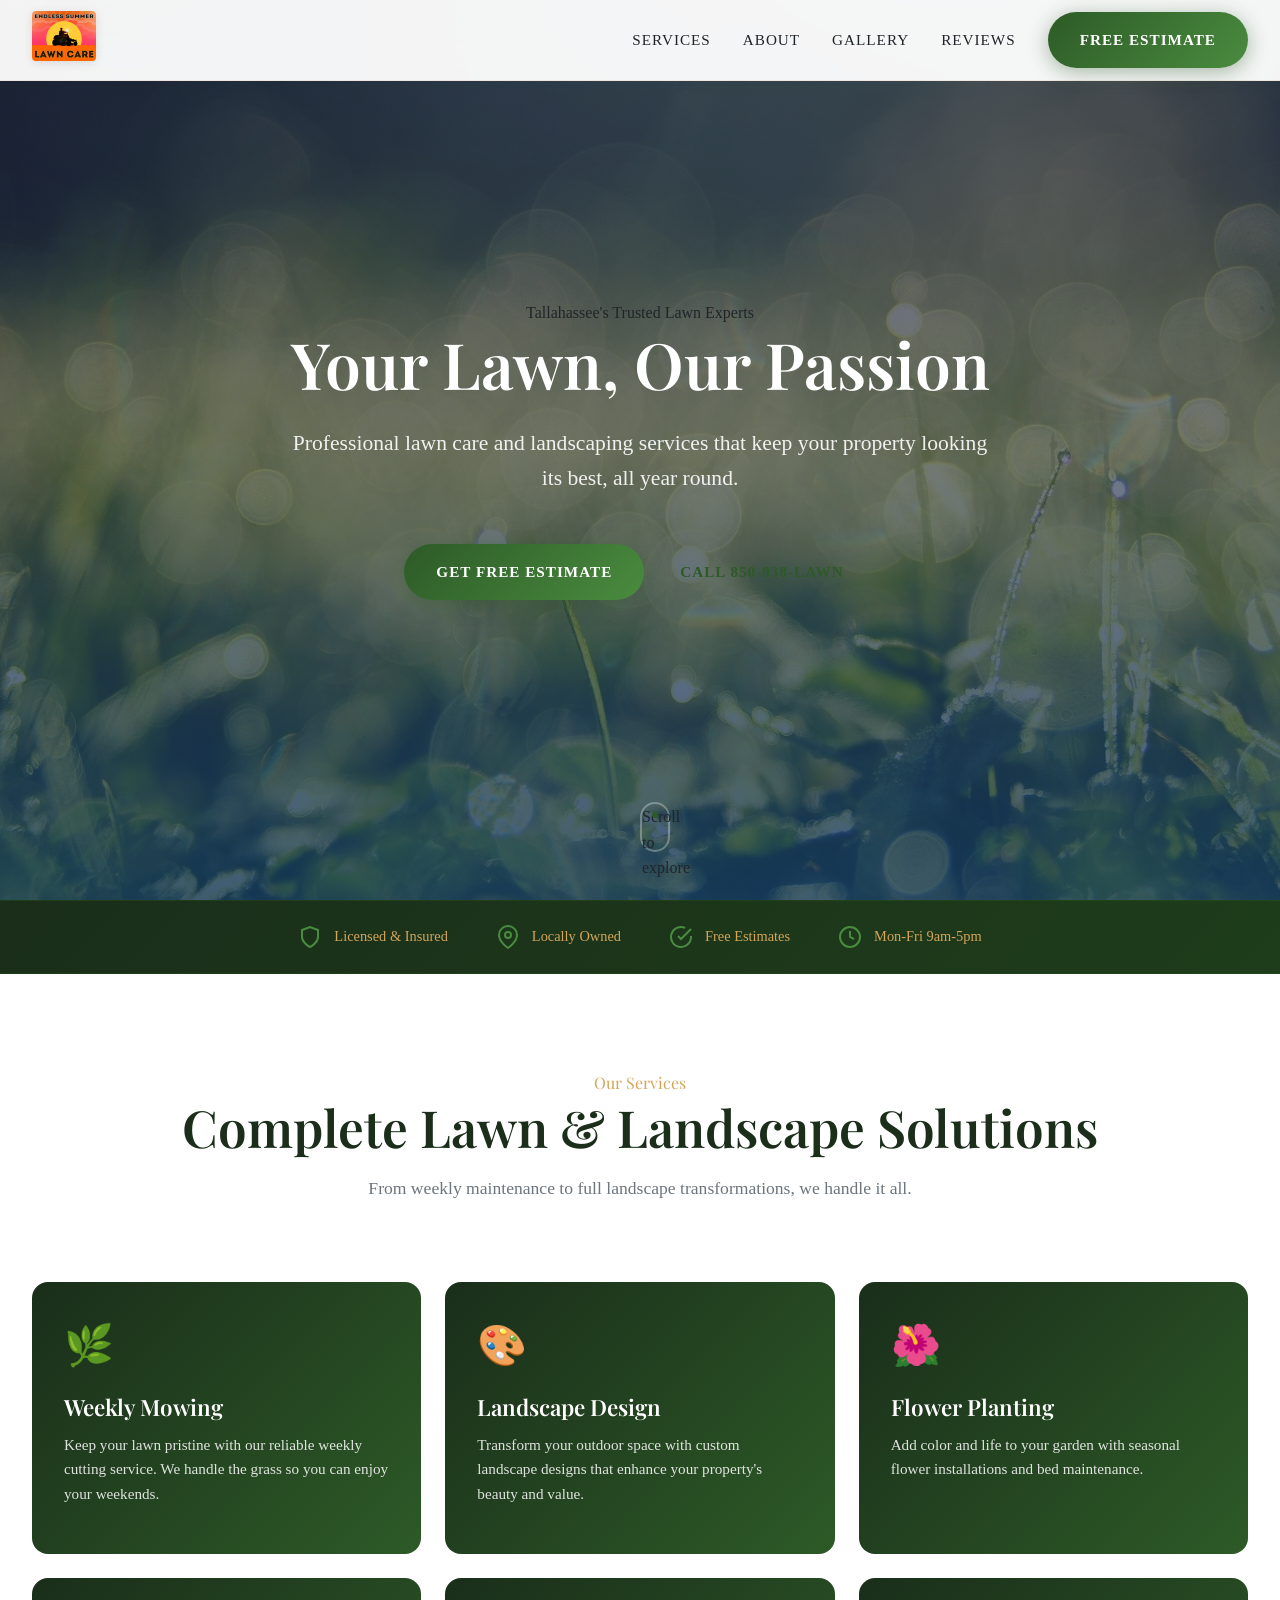
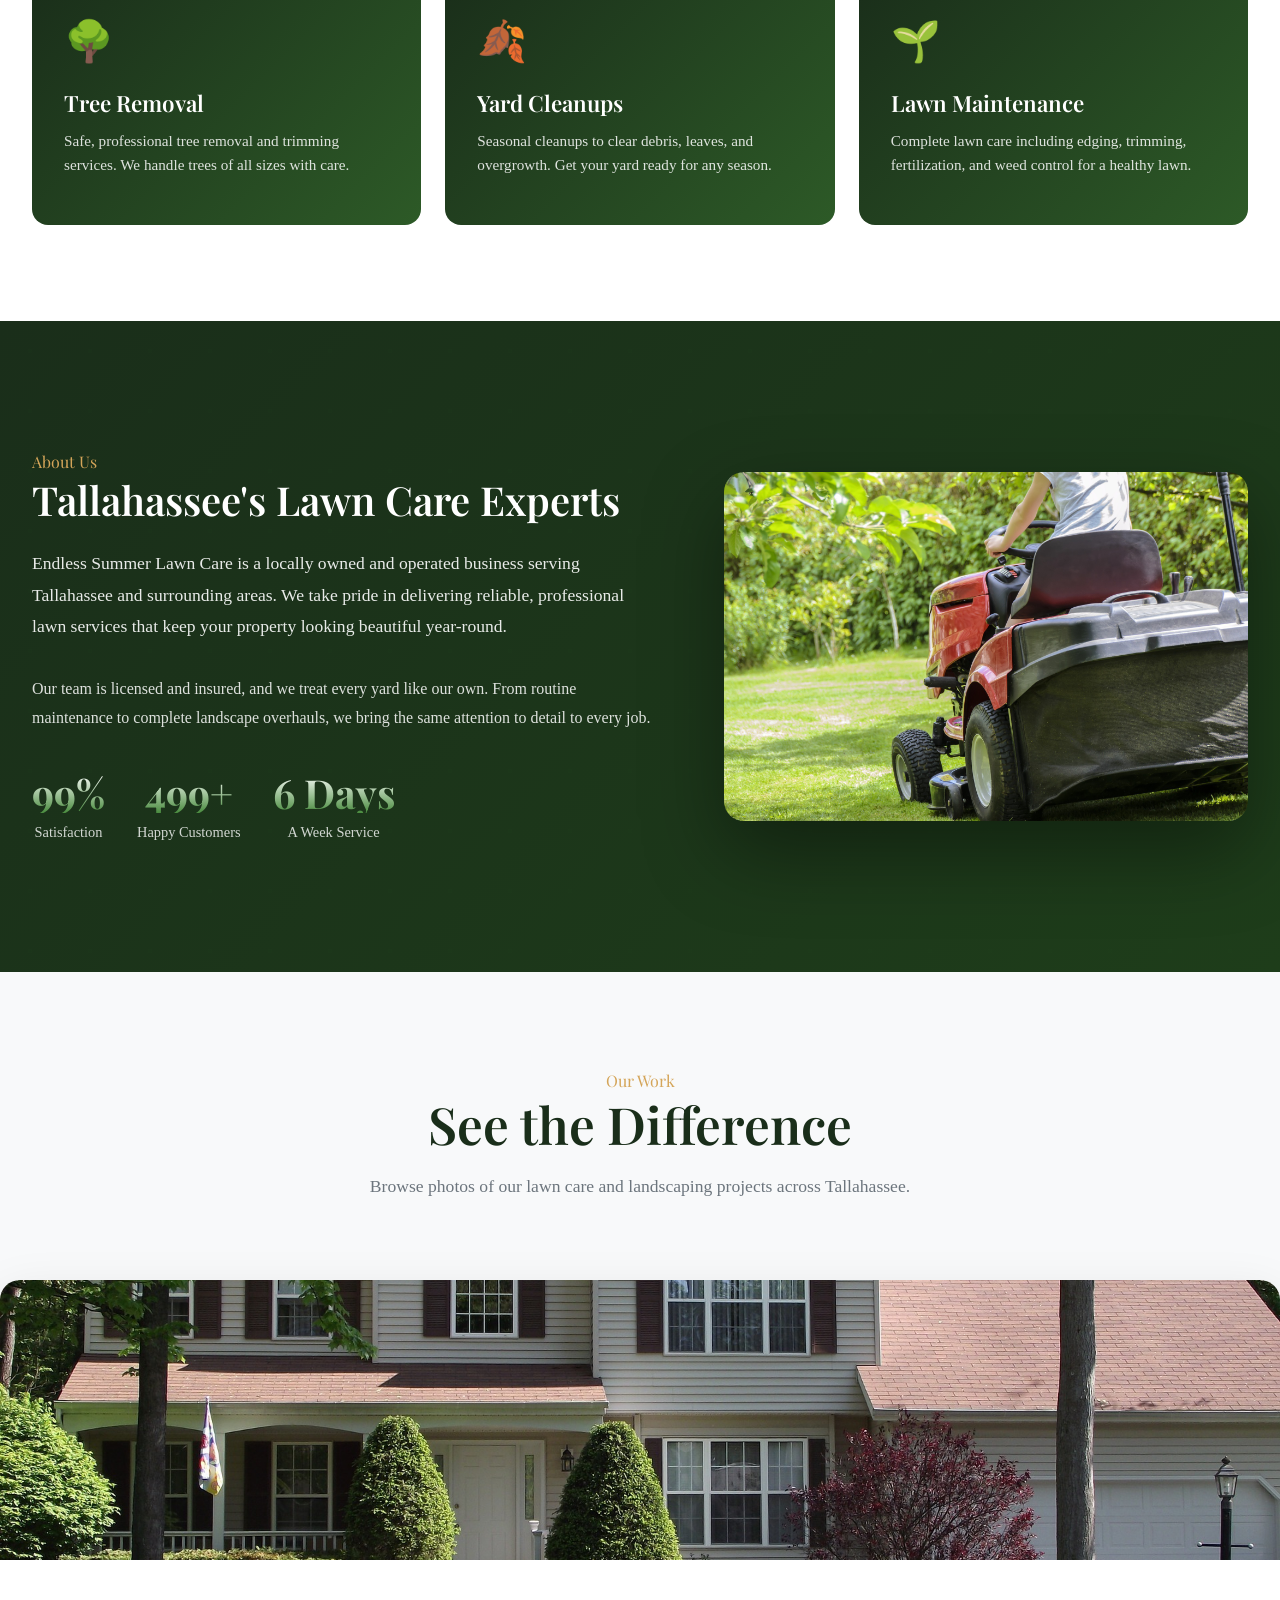
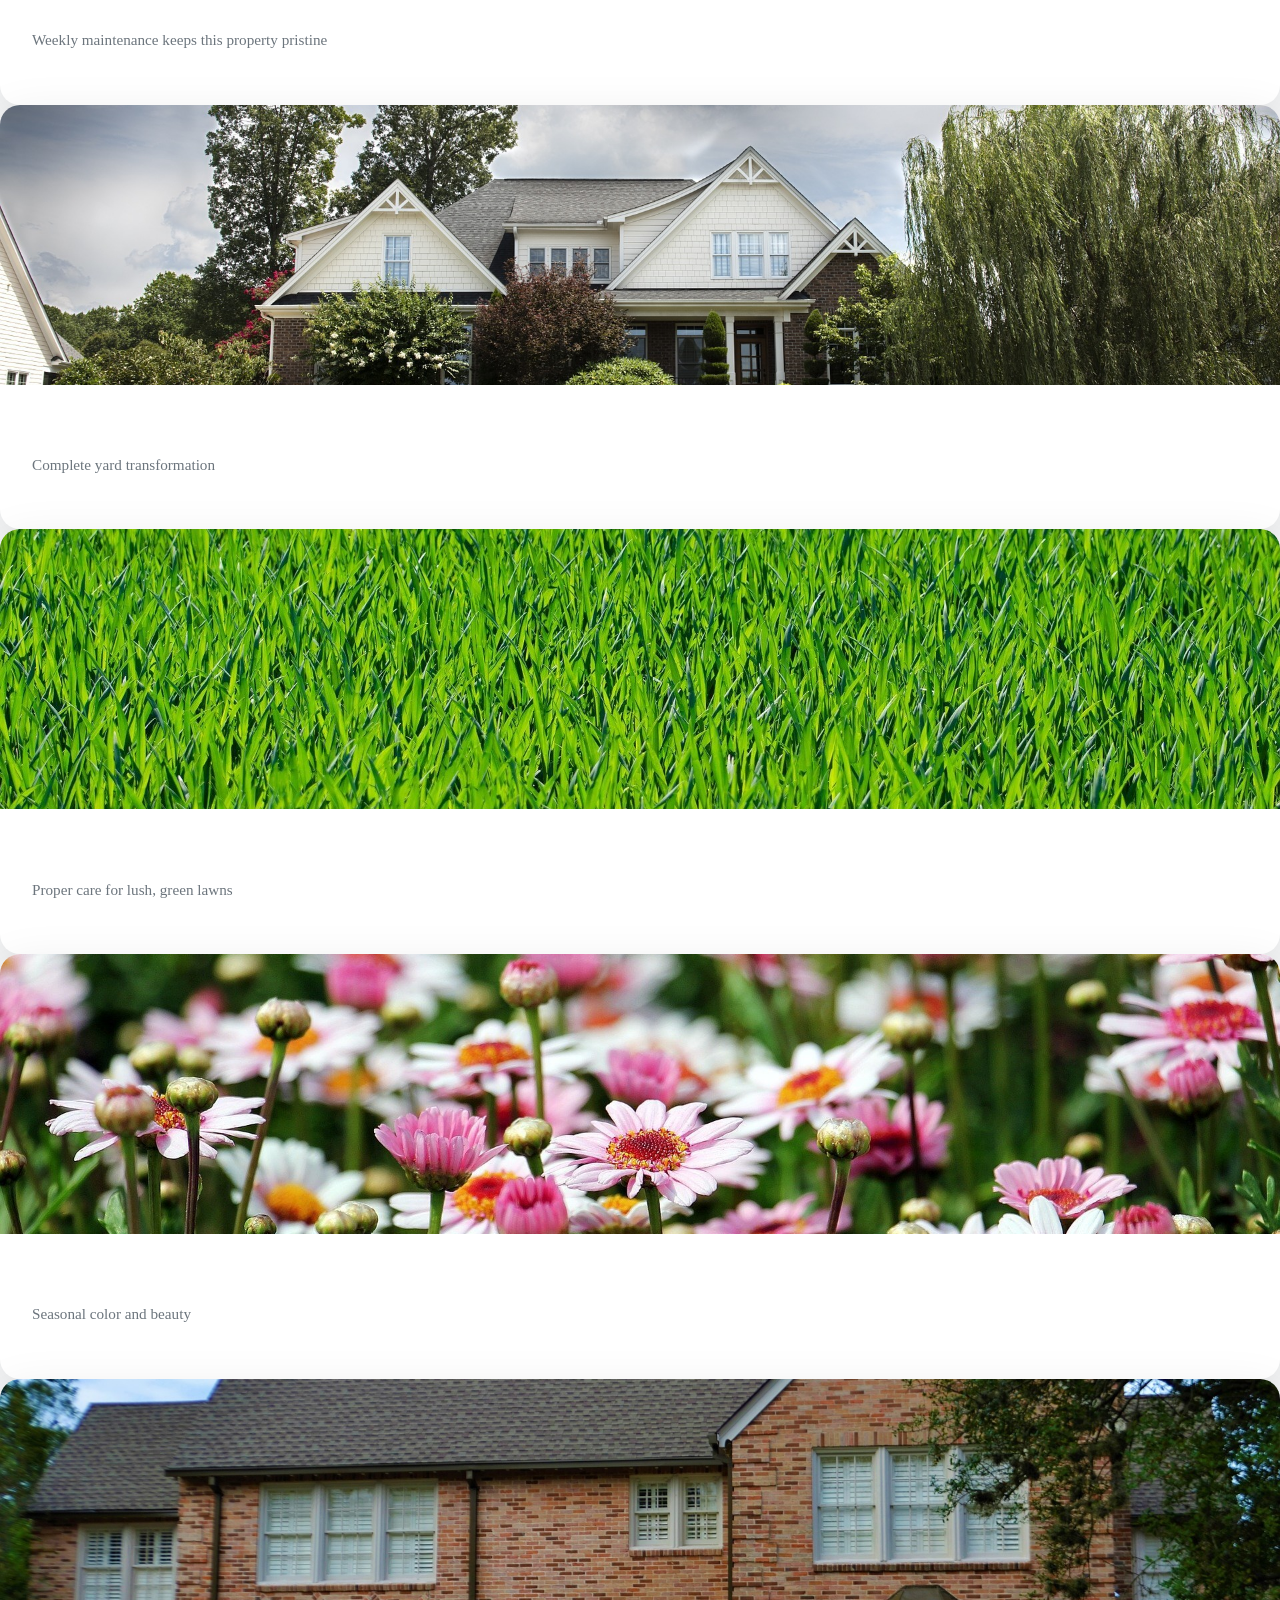
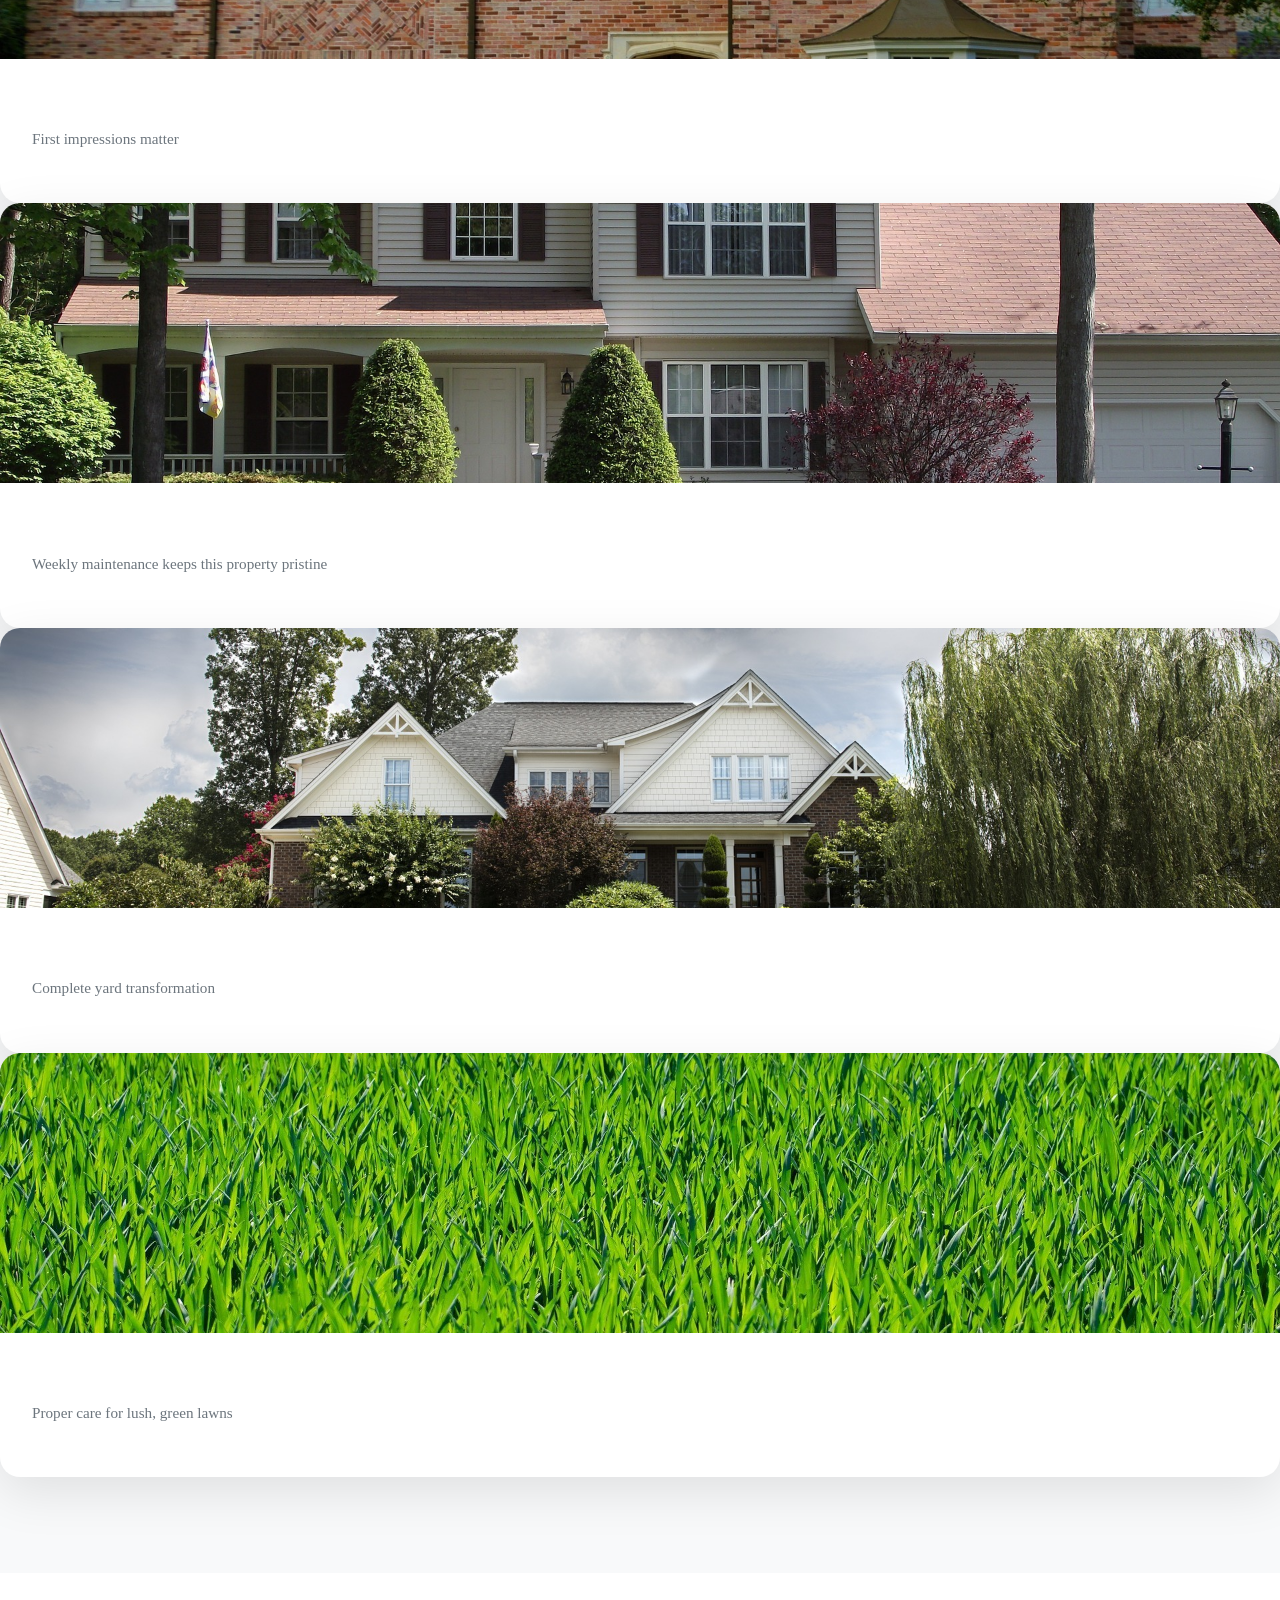
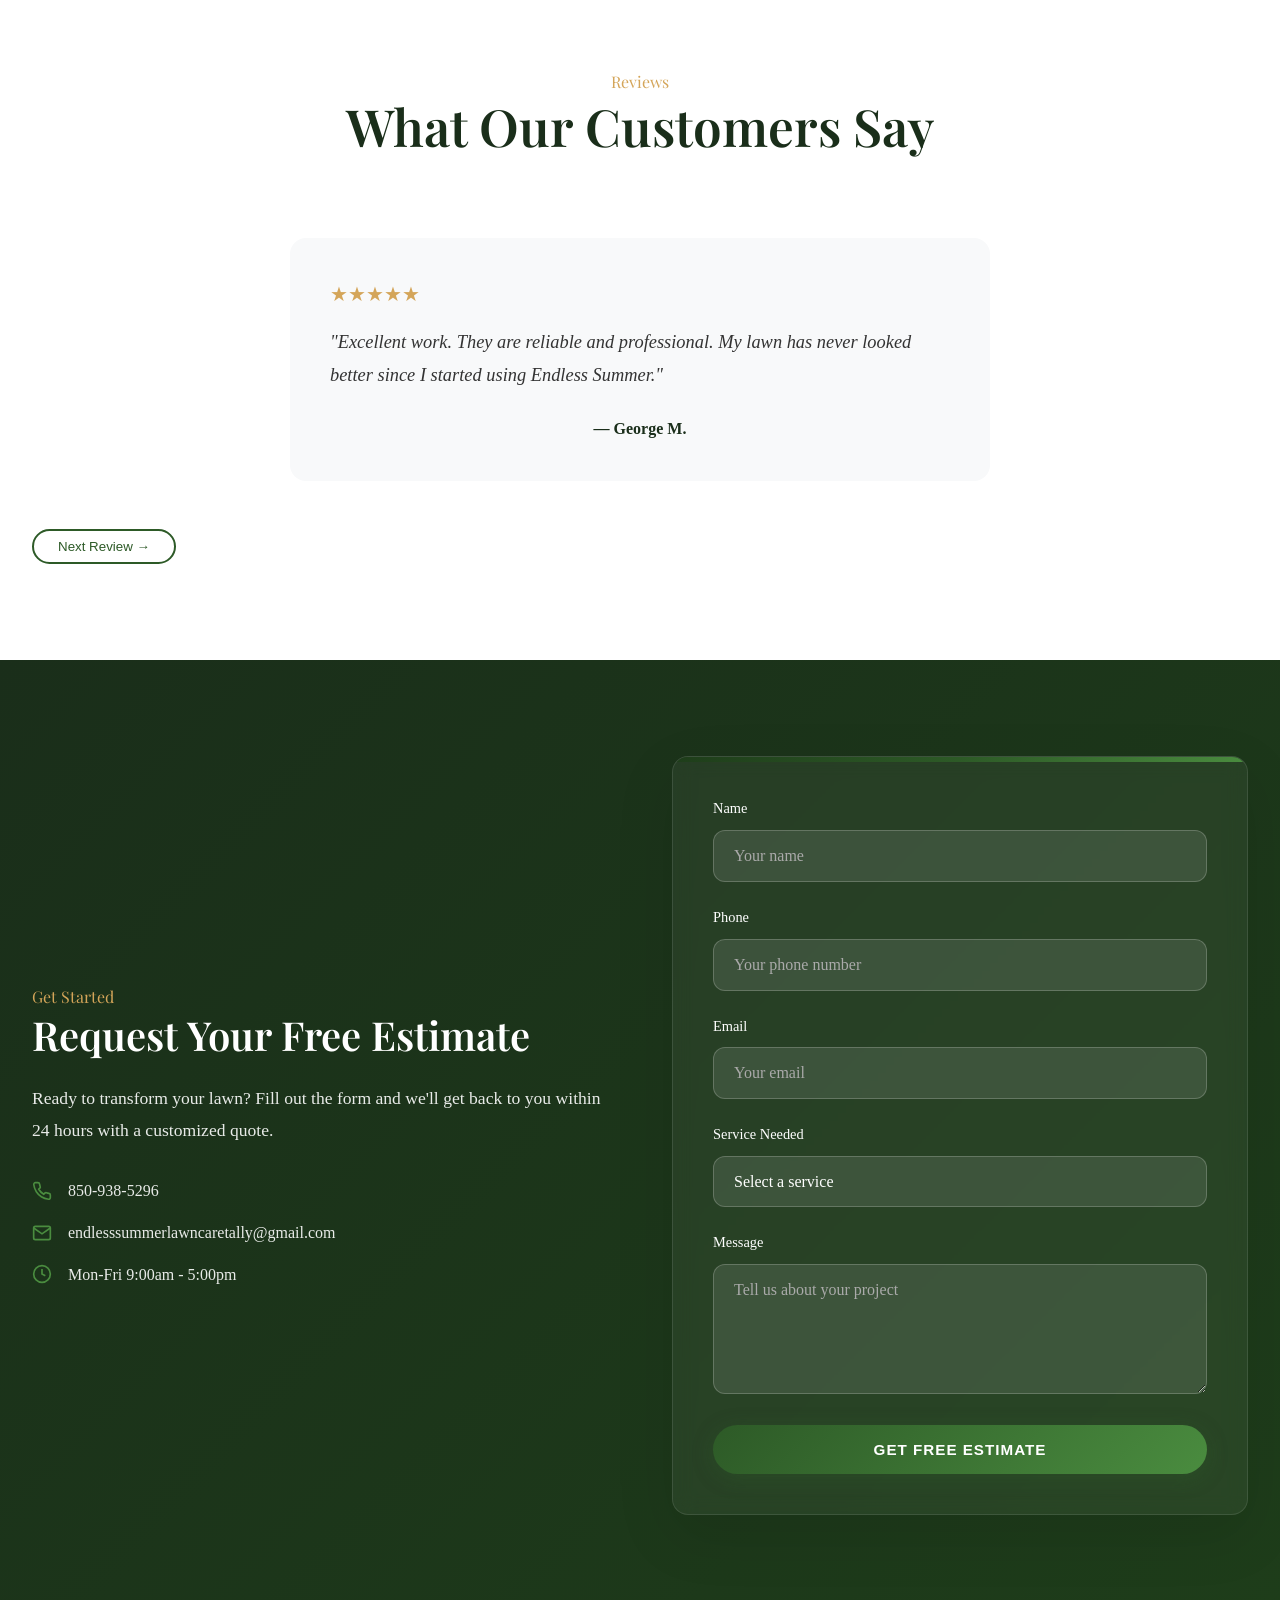
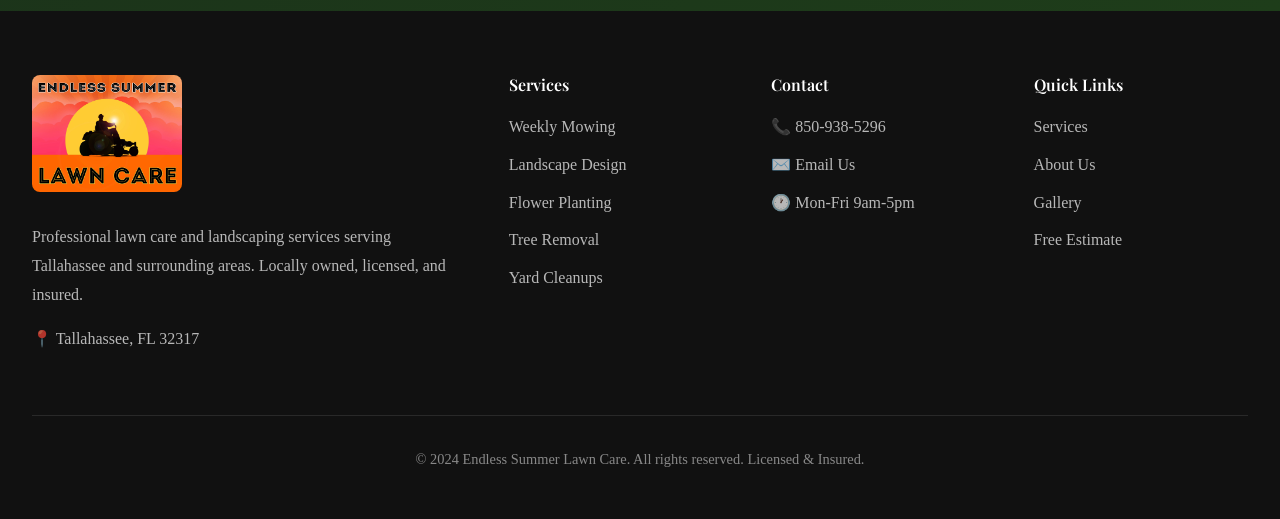
==== commit a06f5a1a: "Update tracking to track internal vs client views separately Co-Authored-By: Claude Opus 4.5 <norepl" ====
--- a/index.html
+++ b/index.html
@@ -384,24 +384,27 @@
 
     <!-- Tracking Script -->
     <script>
-    // Oasis View Tracking
+    // Oasis View Tracking - Internal vs Client
     (function() {
-        const SUPABASE_URL = 'https://tzsatbviltcvelicbxoa.supabase.co';
-        const SUPABASE_KEY = 'eyJhbGciOiJIUzI1NiIsInR5cCI6IkpXVCJ9.eyJpc3MiOiJzdXBhYmFzZSIsInJlZiI6InR6c2F0YnZpbHRjdmVsaWNieG9hIiwicm9sZSI6ImFub24iLCJpYXQiOjE3NzQ3MzM1MzAsImV4cCI6MjA5MDMwOTUzMH0.y8TxI5GFeKPgtXnkJ8Z83O0C7pJHvWCZVtJo2Oon6xw';
-        const IGNORED_IPS = ['128.2.149.230'];
+        const SUPABASE_URL = 'https://qqbwhozixcbmdlslgklv.supabase.co';
+        const SUPABASE_KEY = 'eyJhbGciOiJIUzI1NiIsInR5cCI6IkpXVCJ9.eyJpc3MiOiJzdXBhYmFzZSIsInJlZiI6InFxYndob3ppeGNibWRsc2xna2x2Iiwicm9sZSI6ImFub24iLCJpYXQiOjE3NDMzNzAxNzcsImV4cCI6MjA1ODk0NjE3N30.yFWTRnDluPAByGOMnpeXkOtIpbHkCnANaWJok8p6VNw';
+        const INTERNAL_IPS = ['128.2.149.230'];
         if (sessionStorage.getItem('oasis_tracked')) return;
         fetch('https://api.ipify.org?format=json').then(r => r.json()).then(data => {
-            if (IGNORED_IPS.includes(data.ip)) return;
-            fetch(SUPABASE_URL + '/rest/v1/sites?deployment_url=eq.' + encodeURIComponent(window.location.origin) + '&select=id,view_count', {
+            const isInternal = INTERNAL_IPS.includes(data.ip);
+            fetch(SUPABASE_URL + '/rest/v1/sites?deployment_url=eq.' + encodeURIComponent(window.location.origin) + '&select=id,internal_views,client_views', {
                 headers: { 'apikey': SUPABASE_KEY, 'Authorization': 'Bearer ' + SUPABASE_KEY }
             })
             .then(r => r.json())
             .then(sites => {
                 if (sites && sites[0]) {
+                    const updateData = isInternal
+                        ? { internal_views: (sites[0].internal_views || 0) + 1 }
+                        : { client_views: (sites[0].client_views || 0) + 1, viewed: true };
                     fetch(SUPABASE_URL + '/rest/v1/sites?id=eq.' + sites[0].id, {
                         method: 'PATCH',
                         headers: { 'apikey': SUPABASE_KEY, 'Authorization': 'Bearer ' + SUPABASE_KEY, 'Content-Type': 'application/json' },
-                        body: JSON.stringify({ viewed: true, view_count: (sites[0].view_count || 0) + 1 })
+                        body: JSON.stringify(updateData)
                     });
                     sessionStorage.setItem('oasis_tracked', '1');
                 }
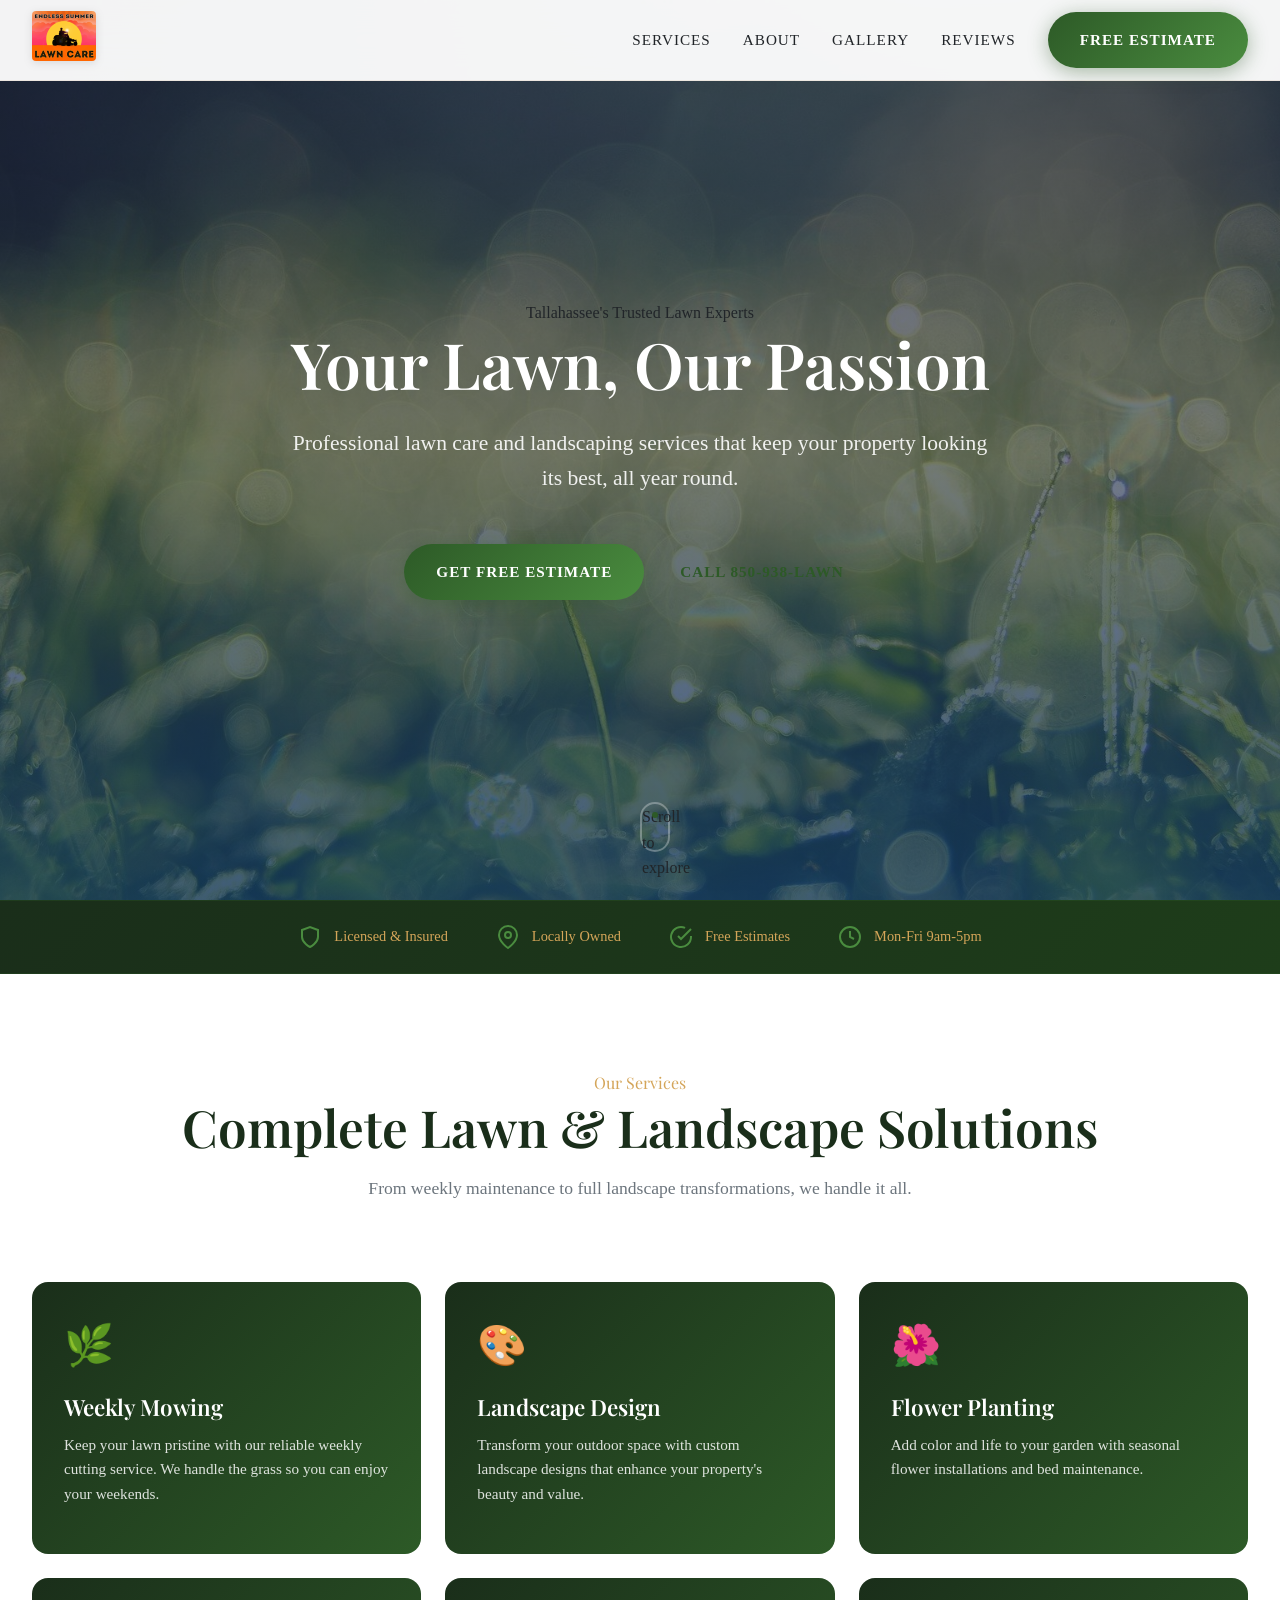
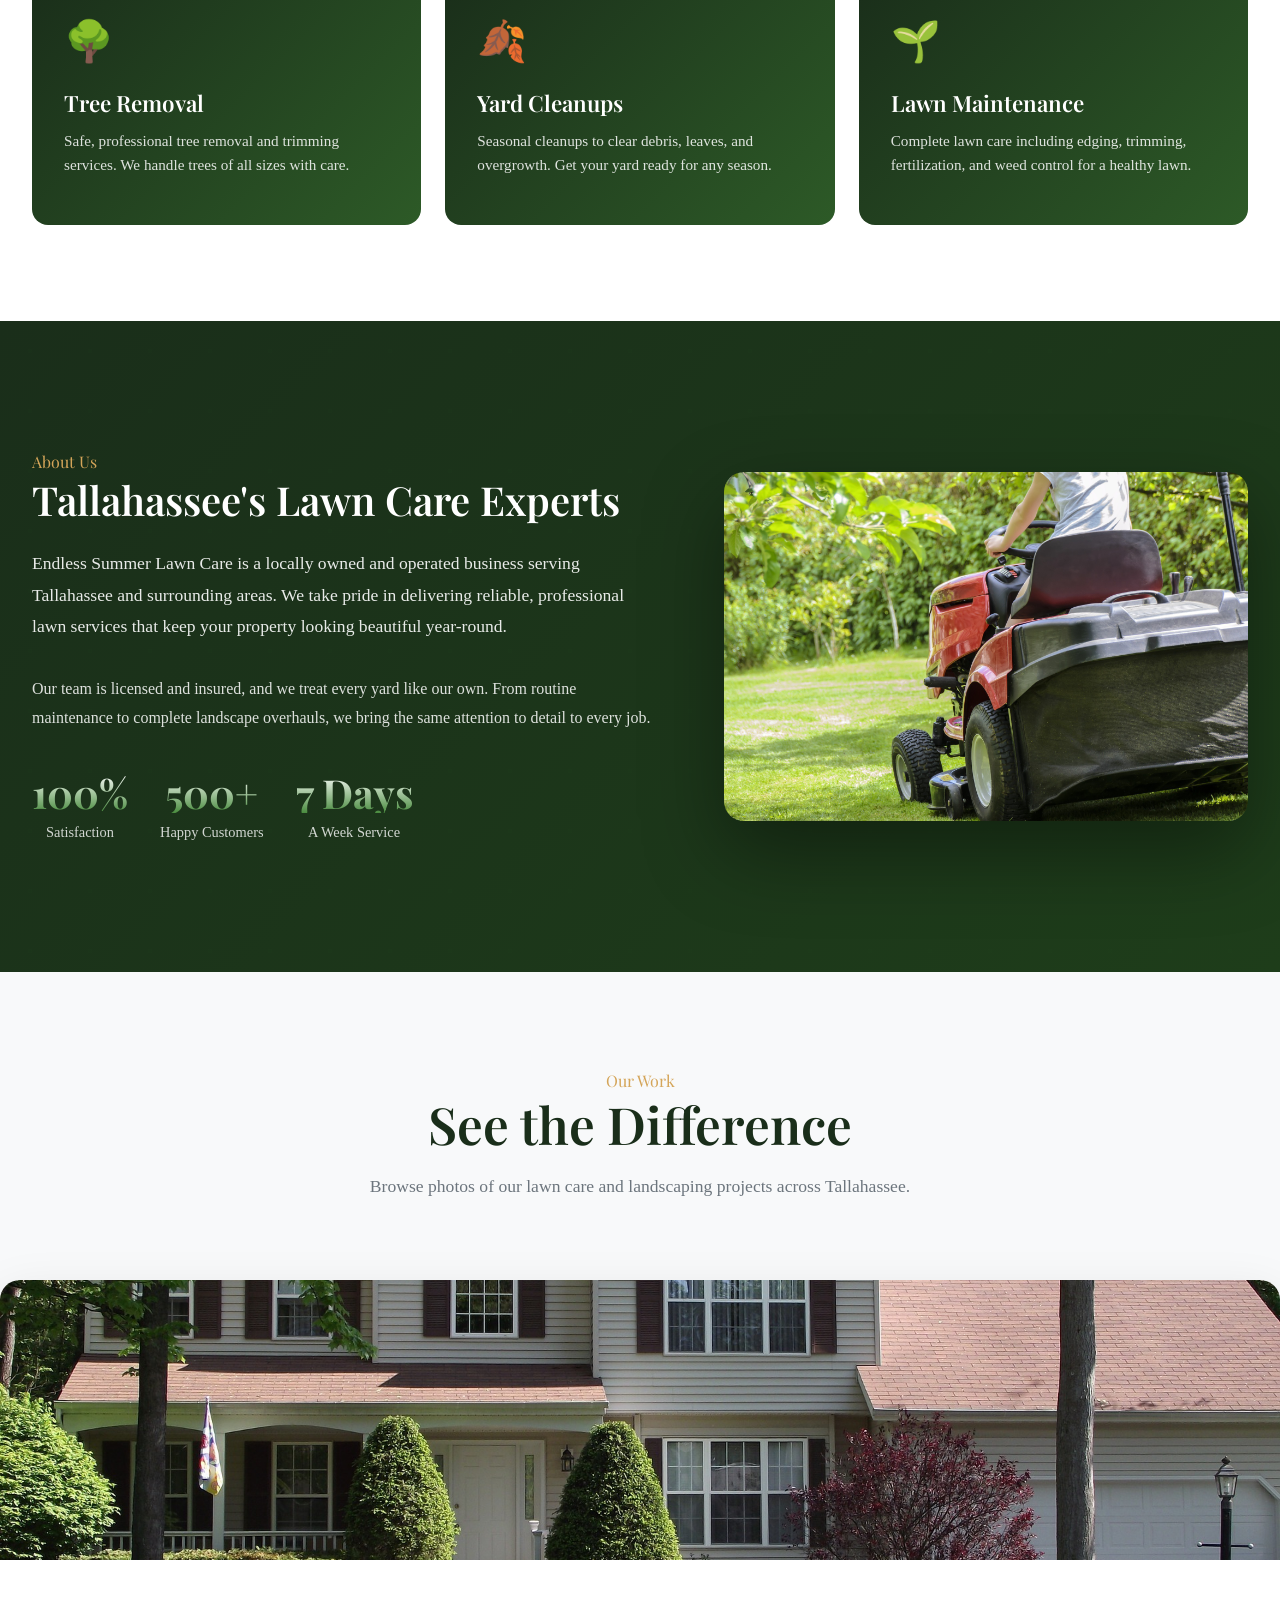
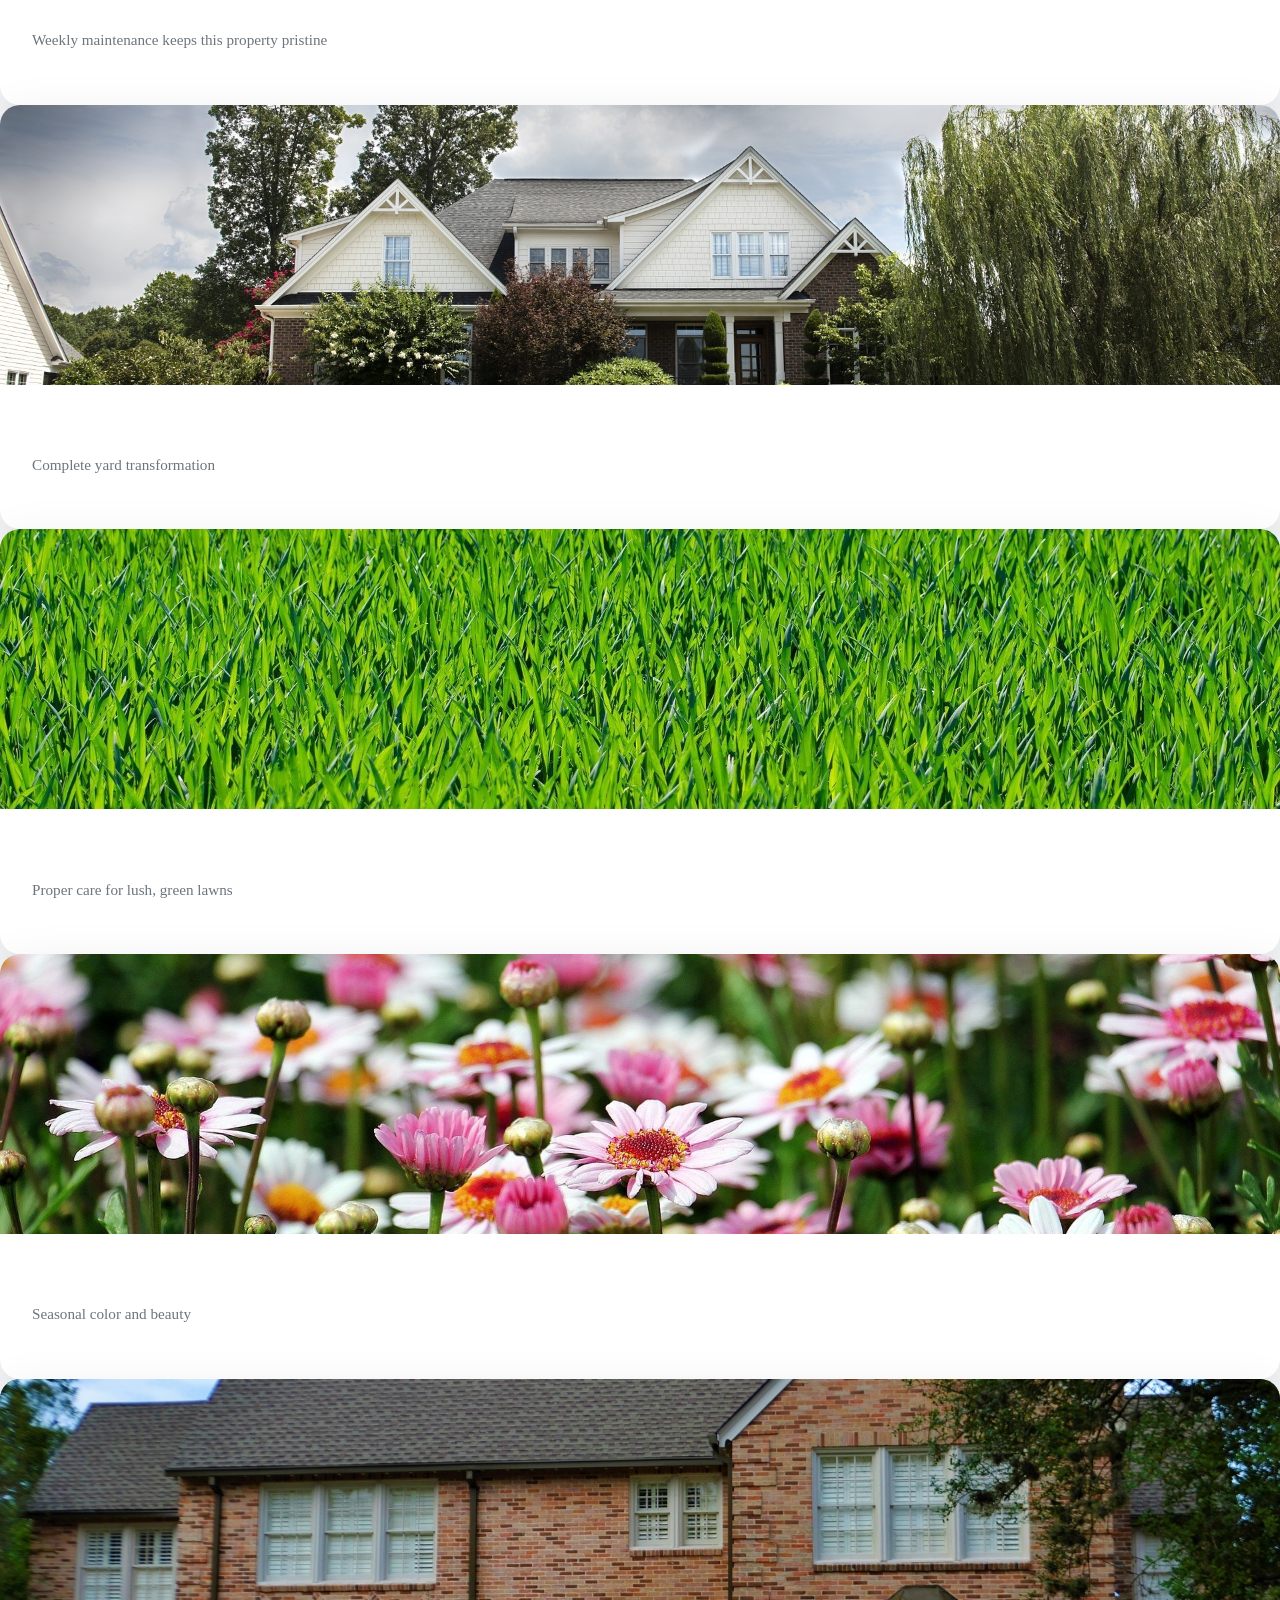
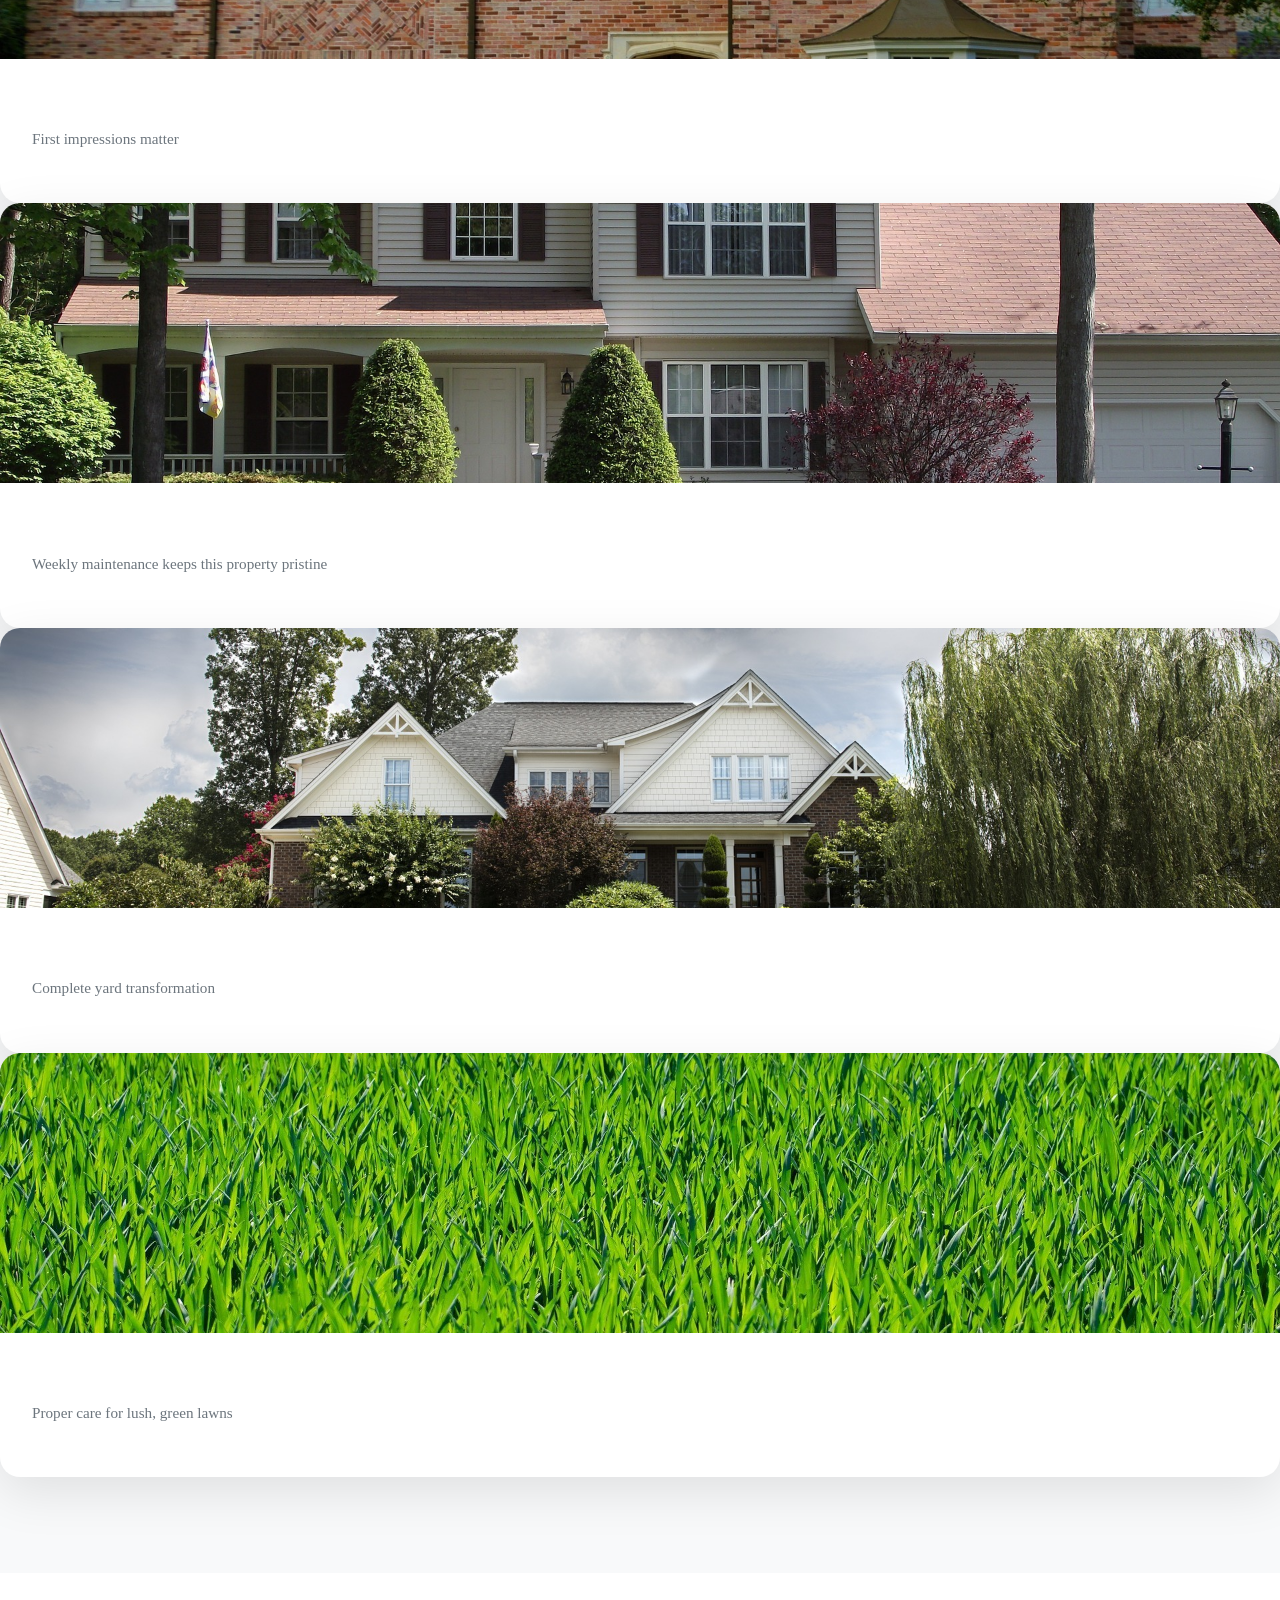
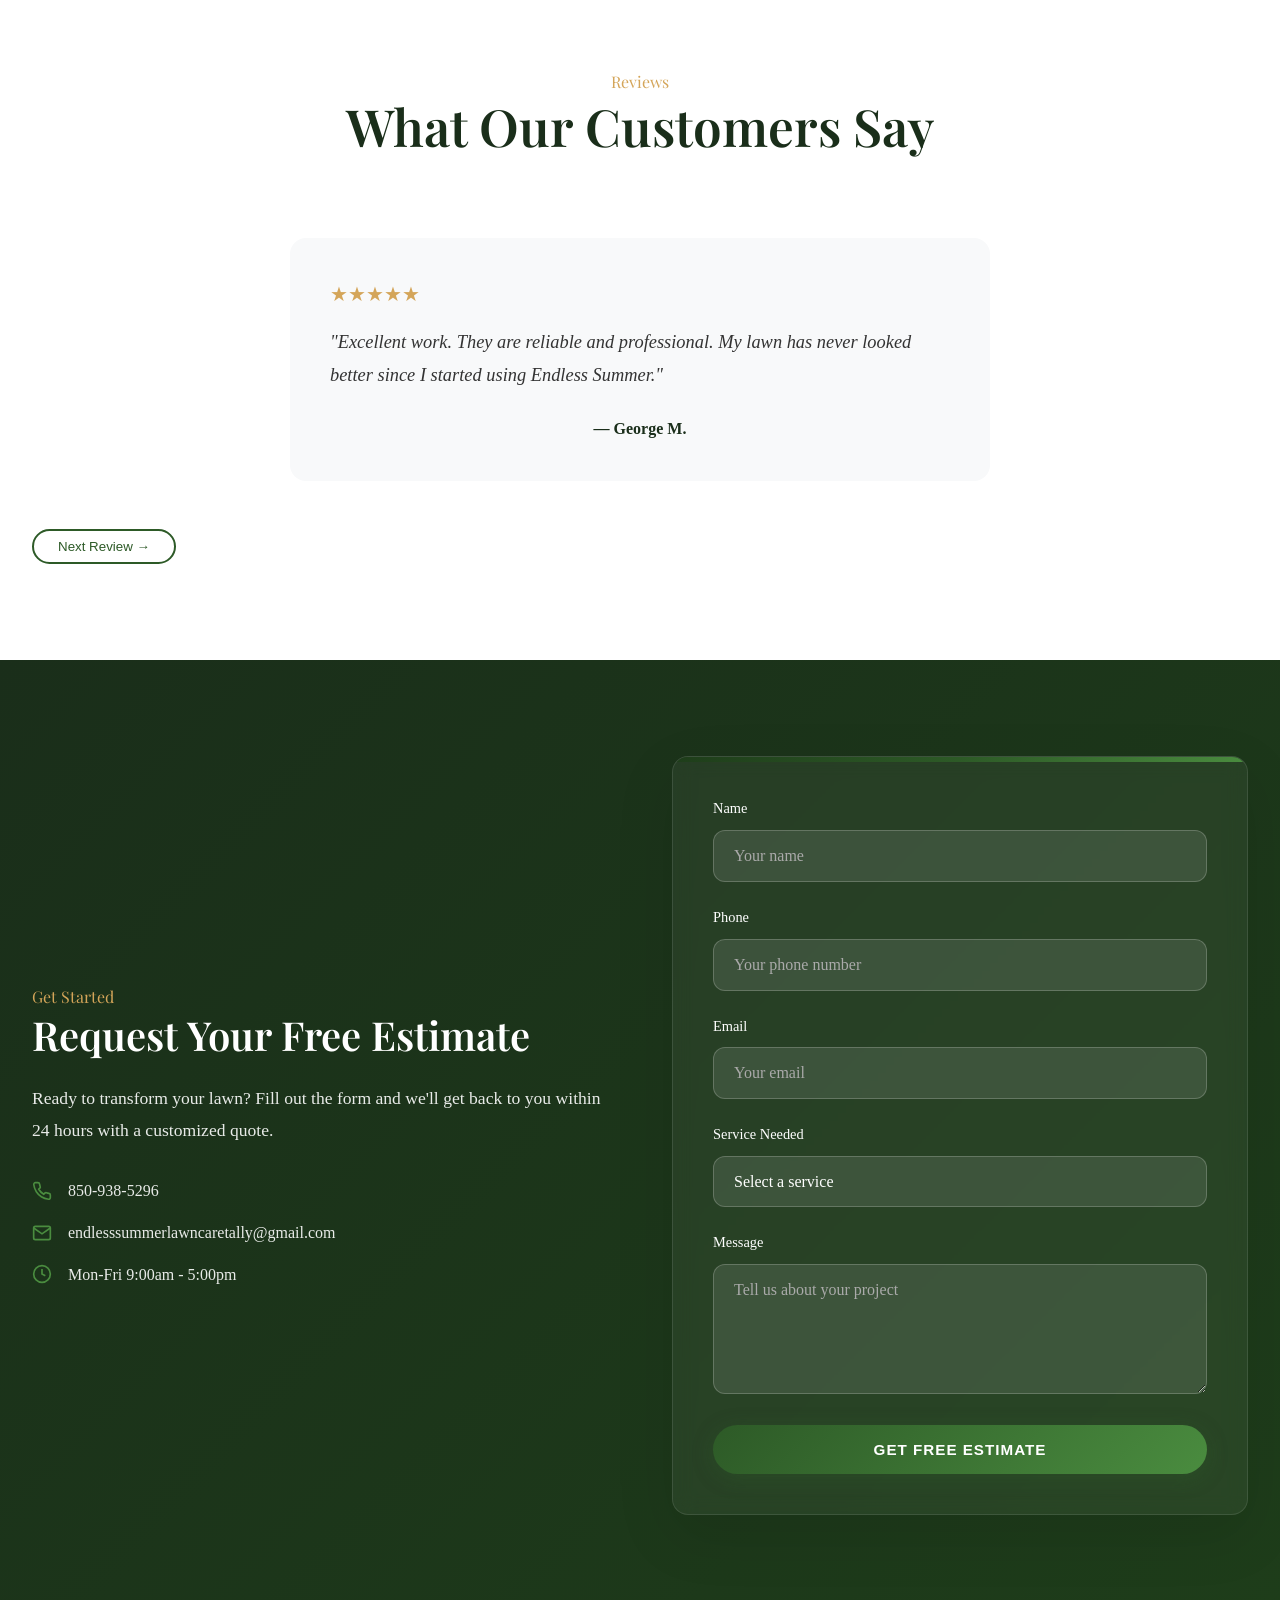
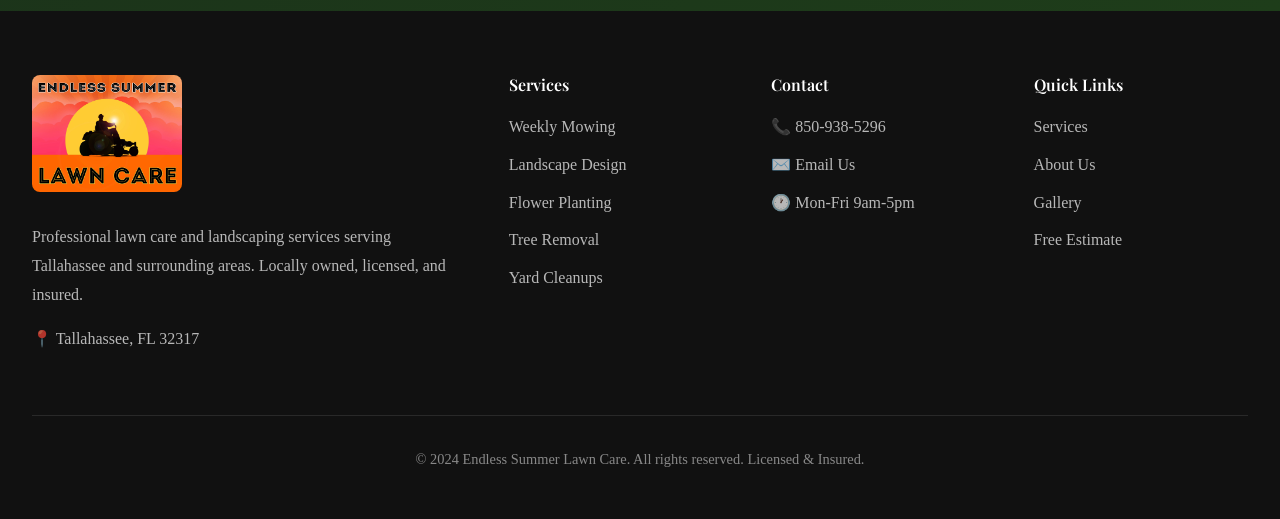
==== commit 595cfe70: "Fix tracking: use correct Supabase URL and add backward compatibility Co-Authored-By: Claude Opus 4." ====
--- a/index.html
+++ b/index.html
@@ -384,28 +384,35 @@
 
     <!-- Tracking Script -->
     <script>
-    // Oasis View Tracking - Internal vs Client
+    // Oasis View Tracking
     (function() {
-        const SUPABASE_URL = 'https://qqbwhozixcbmdlslgklv.supabase.co';
-        const SUPABASE_KEY = 'eyJhbGciOiJIUzI1NiIsInR5cCI6IkpXVCJ9.eyJpc3MiOiJzdXBhYmFzZSIsInJlZiI6InFxYndob3ppeGNibWRsc2xna2x2Iiwicm9sZSI6ImFub24iLCJpYXQiOjE3NDMzNzAxNzcsImV4cCI6MjA1ODk0NjE3N30.yFWTRnDluPAByGOMnpeXkOtIpbHkCnANaWJok8p6VNw';
+        const SUPABASE_URL = 'https://tzsatbviltcvelicbxoa.supabase.co';
+        const SUPABASE_KEY = 'eyJhbGciOiJIUzI1NiIsInR5cCI6IkpXVCJ9.eyJpc3MiOiJzdXBhYmFzZSIsInJlZiI6InR6c2F0YnZpbHRjdmVsaWNieG9hIiwicm9sZSI6ImFub24iLCJpYXQiOjE3NzQ3MzM1MzAsImV4cCI6MjA5MDMwOTUzMH0.y8TxI5GFeKPgtXnkJ8Z83O0C7pJHvWCZVtJo2Oon6xw';
         const INTERNAL_IPS = ['128.2.149.230'];
         if (sessionStorage.getItem('oasis_tracked')) return;
         fetch('https://api.ipify.org?format=json').then(r => r.json()).then(data => {
             const isInternal = INTERNAL_IPS.includes(data.ip);
-            fetch(SUPABASE_URL + '/rest/v1/sites?deployment_url=eq.' + encodeURIComponent(window.location.origin) + '&select=id,internal_views,client_views', {
+            fetch(SUPABASE_URL + '/rest/v1/sites?deployment_url=eq.' + encodeURIComponent(window.location.origin) + '&select=id,view_count,internal_views,client_views', {
                 headers: { 'apikey': SUPABASE_KEY, 'Authorization': 'Bearer ' + SUPABASE_KEY }
             })
             .then(r => r.json())
             .then(sites => {
                 if (sites && sites[0]) {
-                    const updateData = isInternal
-                        ? { internal_views: (sites[0].internal_views || 0) + 1 }
-                        : { client_views: (sites[0].client_views || 0) + 1, viewed: true };
-                    fetch(SUPABASE_URL + '/rest/v1/sites?id=eq.' + sites[0].id, {
-                        method: 'PATCH',
-                        headers: { 'apikey': SUPABASE_KEY, 'Authorization': 'Bearer ' + SUPABASE_KEY, 'Content-Type': 'application/json' },
-                        body: JSON.stringify(updateData)
-                    });
+                    var s = sites[0], updateData = {};
+                    if (s.internal_views !== undefined) {
+                        if (isInternal) updateData.internal_views = (s.internal_views || 0) + 1;
+                        else { updateData.client_views = (s.client_views || 0) + 1; updateData.viewed = true; }
+                    } else if (!isInternal) {
+                        updateData.viewed = true;
+                        updateData.view_count = (s.view_count || 0) + 1;
+                    }
+                    if (Object.keys(updateData).length > 0) {
+                        fetch(SUPABASE_URL + '/rest/v1/sites?id=eq.' + s.id, {
+                            method: 'PATCH',
+                            headers: { 'apikey': SUPABASE_KEY, 'Authorization': 'Bearer ' + SUPABASE_KEY, 'Content-Type': 'application/json' },
+                            body: JSON.stringify(updateData)
+                        });
+                    }
                     sessionStorage.setItem('oasis_tracked', '1');
                 }
             });
